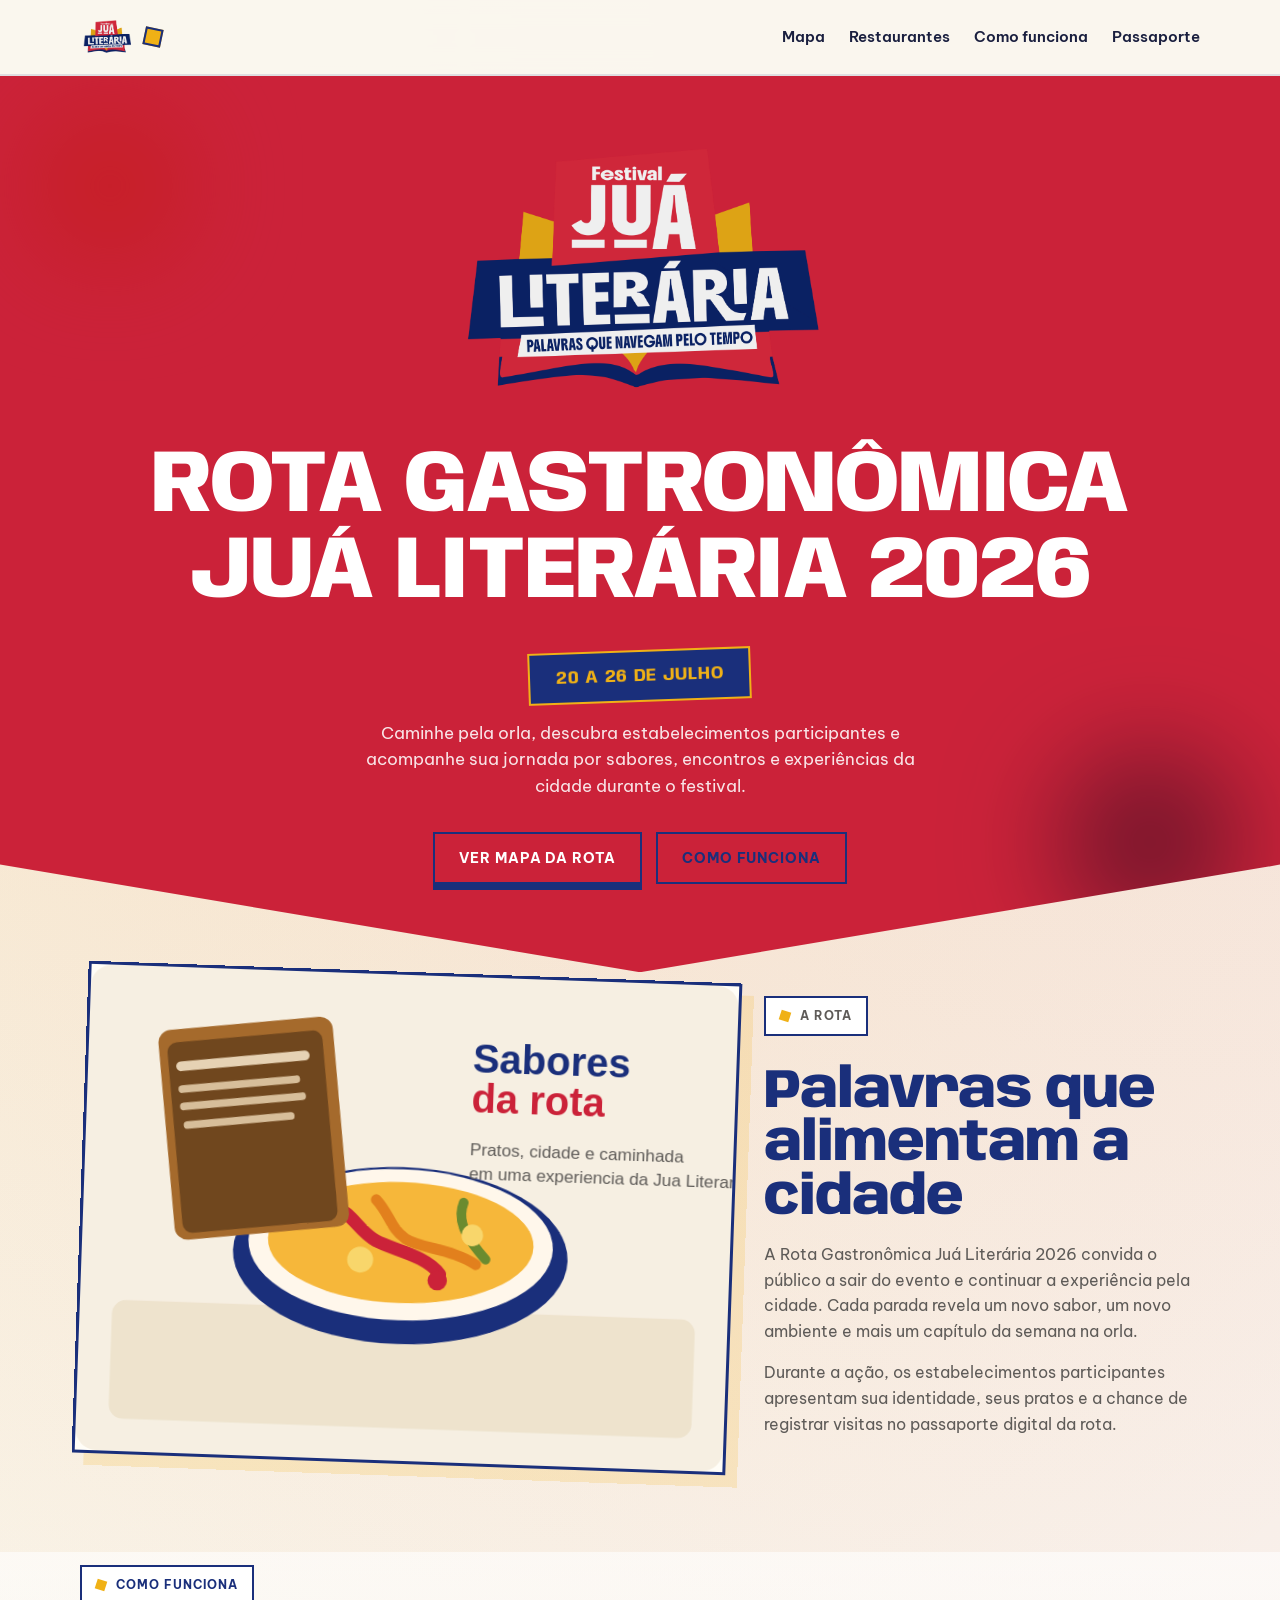
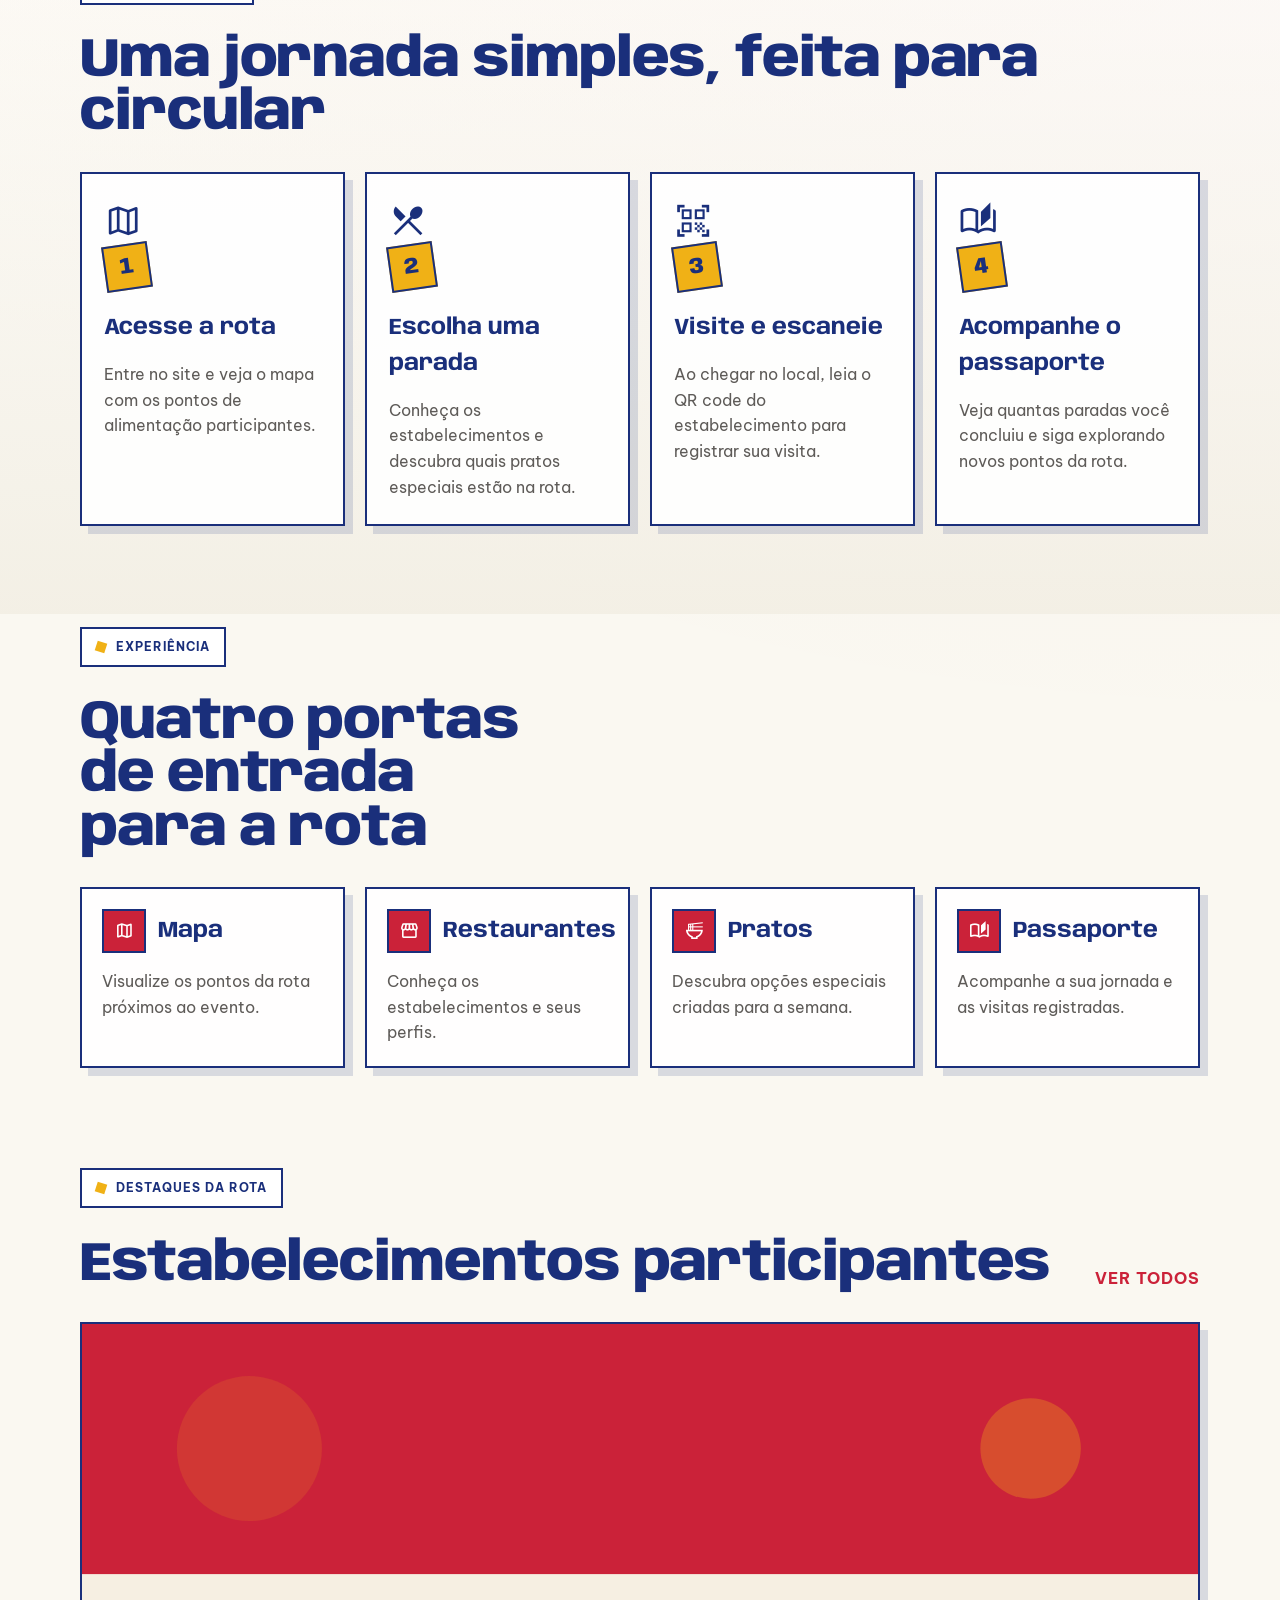
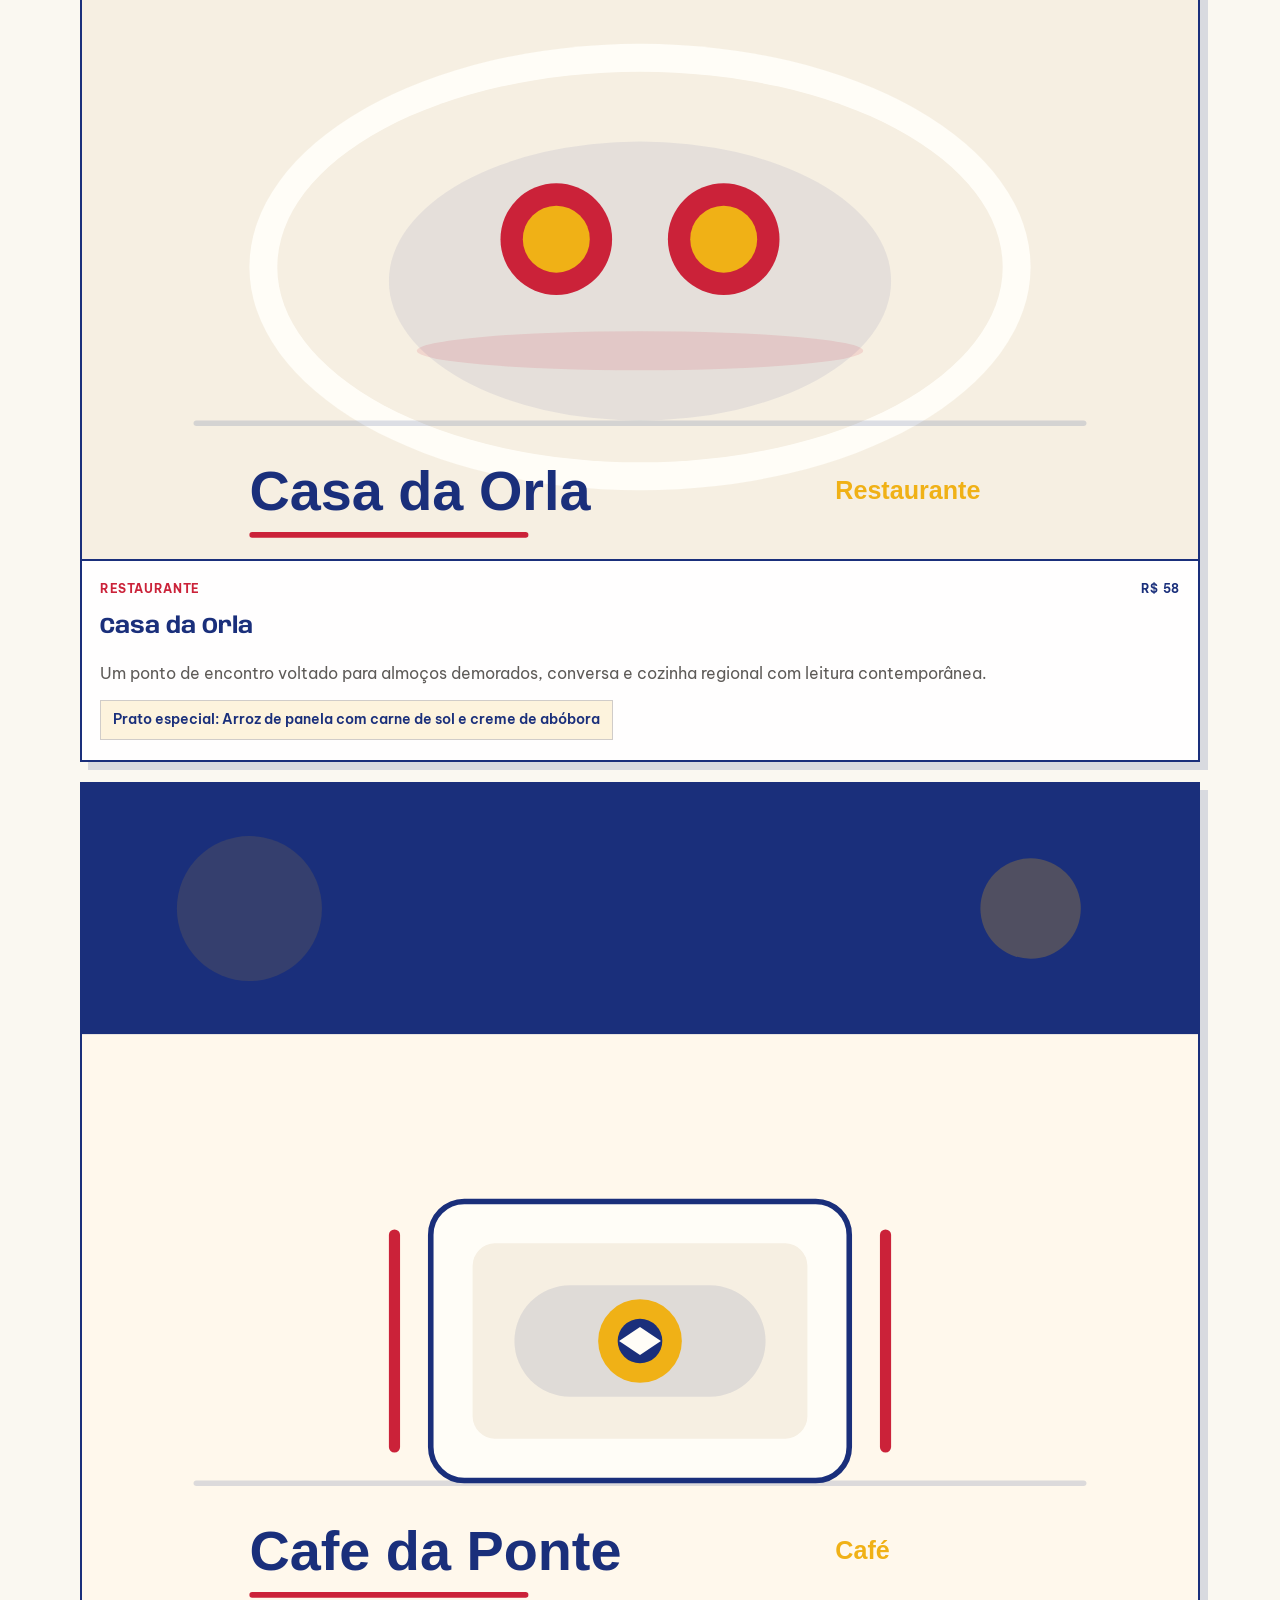
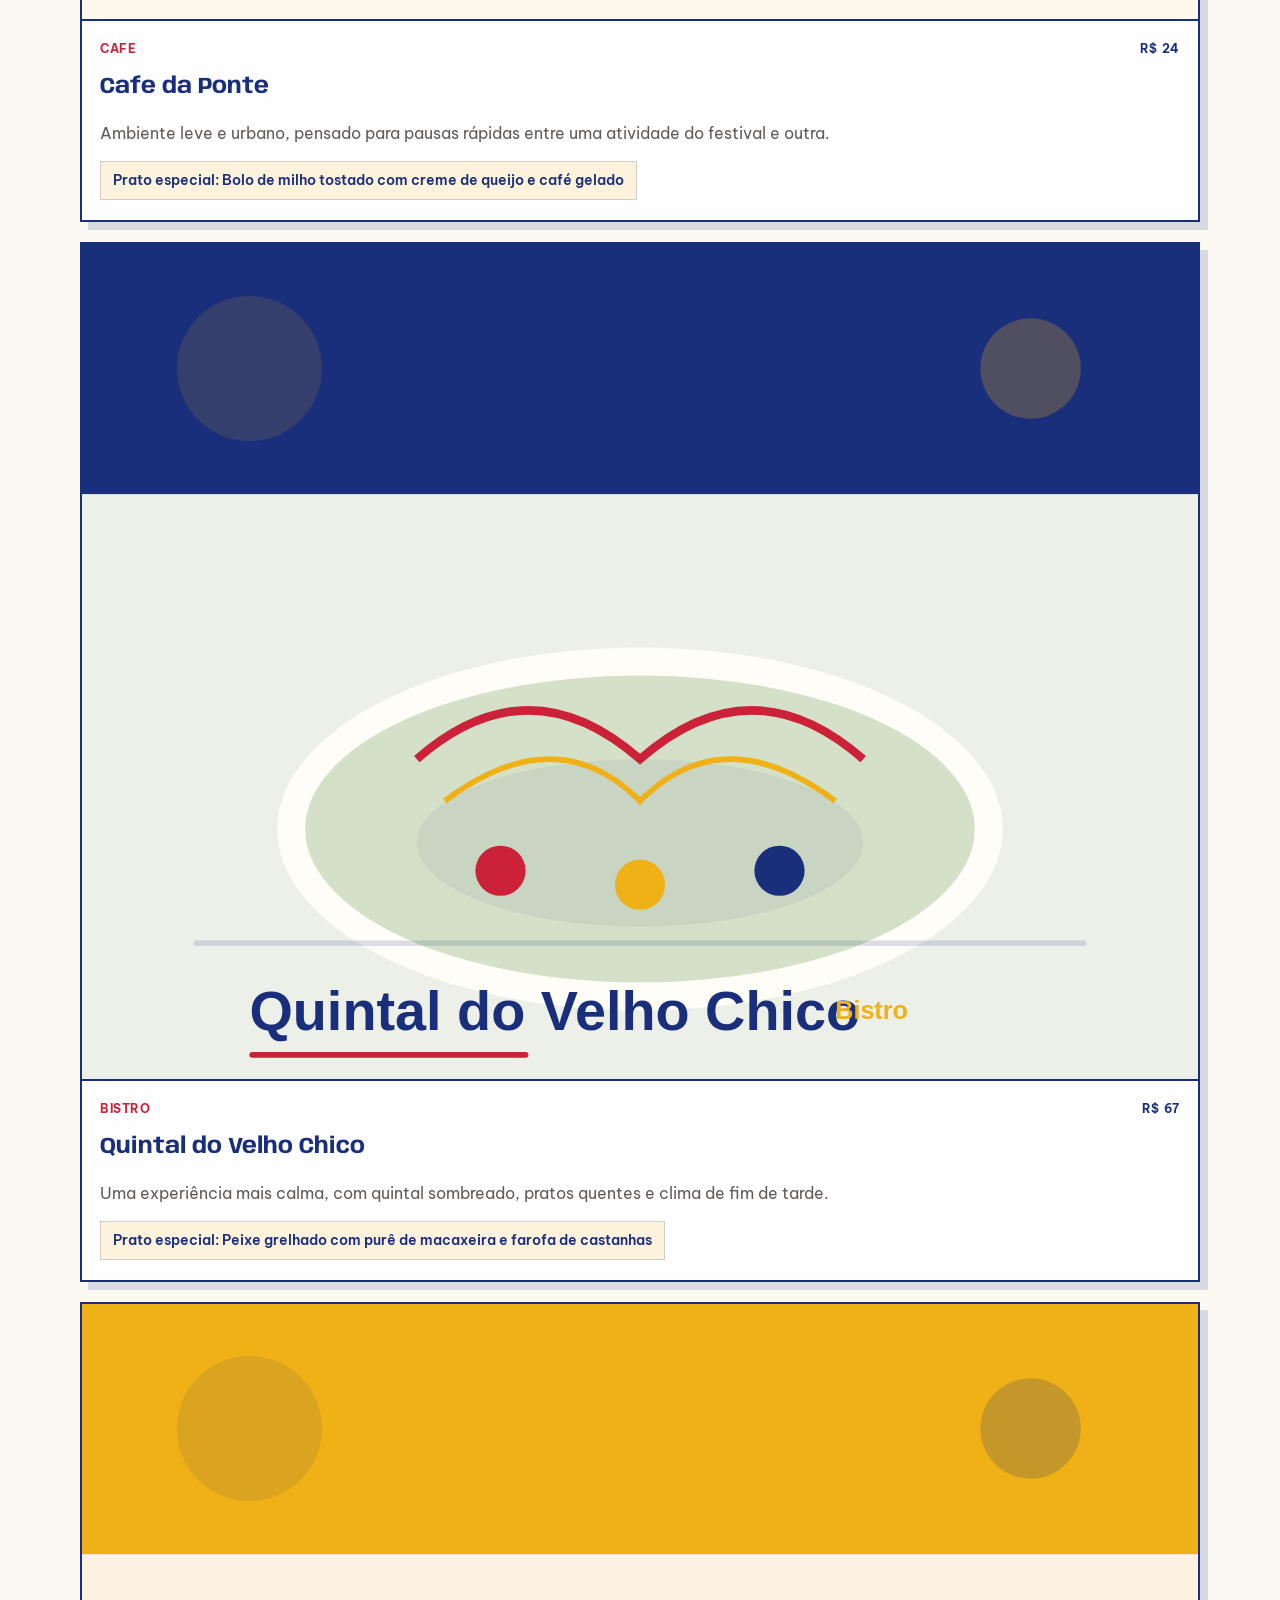
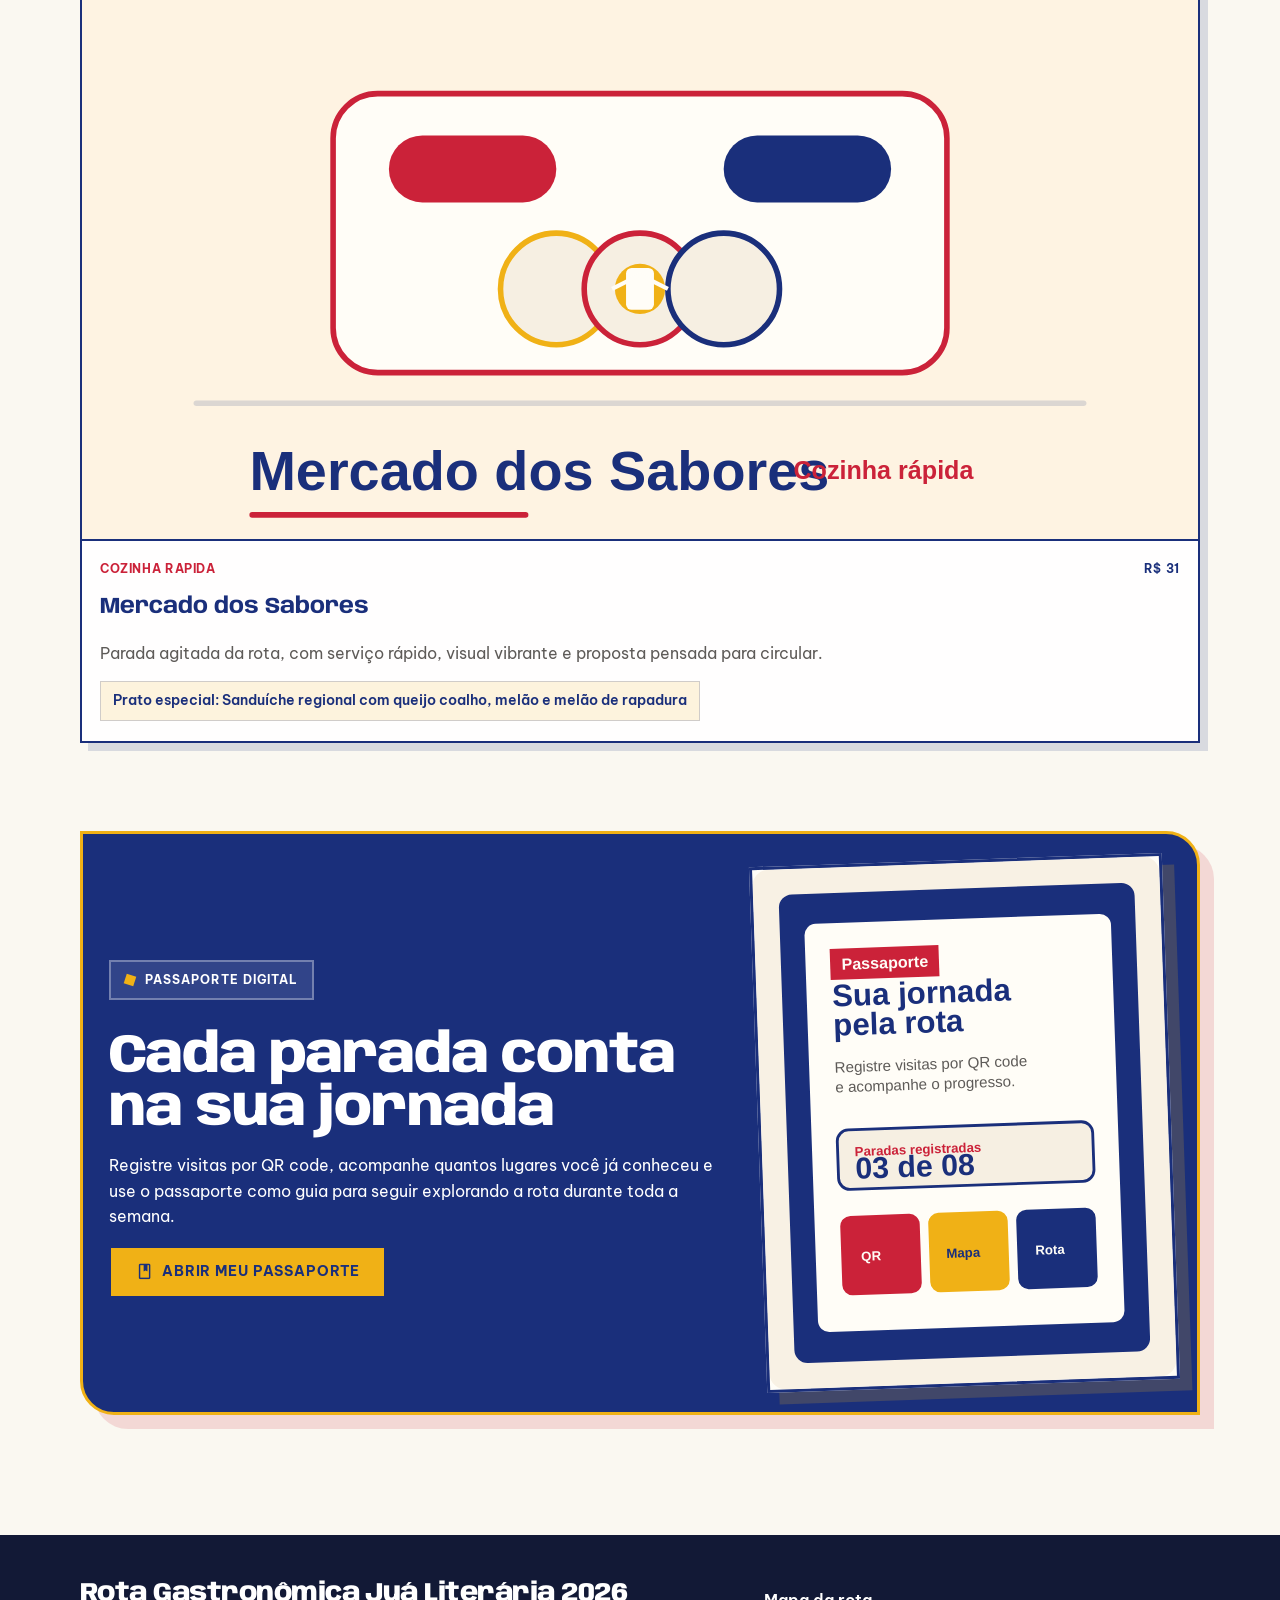
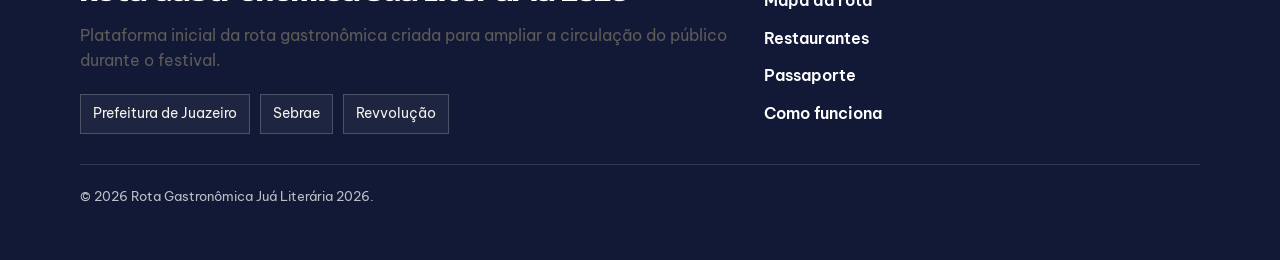
==== rota-gastronomica-jua-literaria-2026/index.html @ 9d683c54 "Add files via upload" ====
<!DOCTYPE html>
<html lang="pt-BR">
<head>
  <meta charset="UTF-8">
  <meta name="viewport" content="width=device-width, initial-scale=1.0">
  <title>Rota Gastronômica Juá Literária 2026</title>
  <meta name="description" content="Explore a Rota Gastronômica Juá Literária 2026 e descubra estabelecimentos, pratos especiais e o passaporte digital da ação.">
  <link rel="preconnect" href="https://fonts.googleapis.com">
  <link rel="preconnect" href="https://fonts.gstatic.com" crossorigin>
  <link href="https://fonts.googleapis.com/css2?family=Anybody:wght@600;700;800&family=Be+Vietnam+Pro:wght@400;500;600;700&display=swap" rel="stylesheet">
  <link href="https://fonts.googleapis.com/css2?family=Material+Symbols+Outlined:wght,FILL@100..700,0..1&display=swap" rel="stylesheet">
  <link rel="stylesheet" href="styles.css">
</head>
<body data-page="home">
  <header class="site-header">
    <div class="container header-shell">
      <a class="wordmark" href="index.html" aria-label="Página inicial da rota"><img src="assets/logo-jua-literaria.png" alt="Rota Gastronômica Juá Literária 2026"></a>
      <nav class="desktop-nav" aria-label="Principal">
        <a href="mapa.html">Mapa</a>
        <a href="restaurantes.html">Restaurantes</a>
        <a href="#como-funciona">Como funciona</a>
        <a href="passaporte.html">Passaporte</a>
      </nav>
    </div>
  </header>

  <main>
    <section class="hero custom-shape-hero">
      <div class="hero-blur-1" aria-hidden="true"></div>
      <div class="hero-blur-2" aria-hidden="true"></div>
      <div class="container">
        <img class="hero-logo" src="assets/logo-jua-literaria.png" alt="Logo Rota Gastronômica Juá Literária 2026">
        <h1>Rota Gastronômica<br>Juá Literária 2026</h1>
        <p class="period-badge">20 a 26 de julho</p>
        <p class="hero-text">
          Caminhe pela orla, descubra estabelecimentos participantes e acompanhe sua jornada por sabores,
          encontros e experiências da cidade durante o festival.
        </p>
        <div class="hero-actions">
          <a class="button button-primary" href="mapa.html">Ver mapa da rota</a>
          <a class="button button-secondary" href="#como-funciona">Como funciona</a>
        </div>
      </div>
    </section>

    <section class="intro-section section-spacing">
      <div class="container intro-grid">
        <div class="intro-media frame-tilt">
          <img src="assets/capa-sabores.svg" alt="Ilustração editorial de pratos e elementos da rota gastronômica">
        </div>
        <div class="intro-copy">
          <p class="section-label">A rota</p>
          <h2>Palavras que alimentam a cidade</h2>
          <p>
            A Rota Gastronômica Juá Literária 2026 convida o público a sair do evento e continuar a experiência
            pela cidade. Cada parada revela um novo sabor, um novo ambiente e mais um capítulo da semana na orla.
          </p>
          <p>
            Durante a ação, os estabelecimentos participantes apresentam sua identidade, seus pratos e a chance de
            registrar visitas no passaporte digital da rota.
          </p>
        </div>
      </div>
    </section>

    <section class="steps-section section-spacing" id="como-funciona">
      <div class="container">
        <div class="section-heading">
          <p class="section-label">Como funciona</p>
          <h2>Uma jornada simples, feita para circular</h2>
        </div>

        <div class="steps-grid">
          <article class="step-card">
            <span class="material-symbols-outlined step-icon">map</span>
            <span class="step-number">1</span>
            <h3>Acesse a rota</h3>
            <p>Entre no site e veja o mapa com os pontos de alimentação participantes.</p>
          </article>
          <article class="step-card">
            <span class="material-symbols-outlined step-icon">restaurant_menu</span>
            <span class="step-number">2</span>
            <h3>Escolha uma parada</h3>
            <p>Conheça os estabelecimentos e descubra quais pratos especiais estão na rota.</p>
          </article>
          <article class="step-card">
            <span class="material-symbols-outlined step-icon">qr_code_scanner</span>
            <span class="step-number">3</span>
            <h3>Visite e escaneie</h3>
            <p>Ao chegar no local, leia o QR code do estabelecimento para registrar sua visita.</p>
          </article>
          <article class="step-card">
            <span class="material-symbols-outlined step-icon">auto_stories</span>
            <span class="step-number">4</span>
            <h3>Acompanhe o passaporte</h3>
            <p>Veja quantas paradas você concluiu e siga explorando novos pontos da rota.</p>
          </article>
        </div>
      </div>
    </section>

    <section class="pillars-section section-spacing">
      <div class="container">
        <div class="section-heading compact-heading">
          <p class="section-label">Experiência</p>
          <h2>Quatro portas de entrada para a rota</h2>
        </div>

        <div class="pillars-grid">
          <a class="pillar-card" href="mapa.html">
            <div class="pillar-head">
              <span class="material-symbols-outlined pillar-icon">map</span>
              <strong>Mapa</strong>
            </div>
            <p>Visualize os pontos da rota próximos ao evento.</p>
          </a>
          <a class="pillar-card" href="restaurantes.html">
            <div class="pillar-head">
              <span class="material-symbols-outlined pillar-icon">storefront</span>
              <strong>Restaurantes</strong>
            </div>
            <p>Conheça os estabelecimentos e seus perfis.</p>
          </a>
          <a class="pillar-card" href="restaurantes.html#pratos">
            <div class="pillar-head">
              <span class="material-symbols-outlined pillar-icon">ramen_dining</span>
              <strong>Pratos</strong>
            </div>
            <p>Descubra opções especiais criadas para a semana.</p>
          </a>
          <a class="pillar-card" href="passaporte.html">
            <div class="pillar-head">
              <span class="material-symbols-outlined pillar-icon">auto_stories</span>
              <strong>Passaporte</strong>
            </div>
            <p>Acompanhe a sua jornada e as visitas registradas.</p>
          </a>
        </div>
      </div>
    </section>

    <section class="highlights-section section-spacing">
      <div class="container">
        <div class="section-heading row-heading">
          <div>
            <p class="section-label">Destaques da rota</p>
            <h2>Estabelecimentos participantes</h2>
          </div>
          <a class="inline-link" href="restaurantes.html">Ver todos</a>
        </div>

        <div class="cards-carousel" id="featured-restaurants" aria-live="polite"></div>
      </div>
    </section>

    <section class="passport-section section-spacing">
      <div class="container passport-shell">
        <div class="passport-copy">
          <p class="section-label contrast-label">Passaporte digital</p>
          <h2>Cada parada conta na sua jornada</h2>
          <p>
            Registre visitas por QR code, acompanhe quantos lugares você já conheceu e use o passaporte como guia
            para seguir explorando a rota durante toda a semana.
          </p>
          <a class="button button-primary alt-primary" href="passaporte.html">
            <span class="material-symbols-outlined button-icon">book</span>
            Abrir meu passaporte
          </a>
        </div>

        <div class="passport-media frame-tilt reverse-tilt">
          <img src="assets/passaporte-placeholder.svg" alt="Ilustração do passaporte digital da rota gastronômica">
        </div>
      </div>
    </section>
  </main>

  <footer class="site-footer">
    <div class="container footer-grid">
      <div>
        <h2>Rota Gastronômica Juá Literária 2026</h2>
        <p>
          Plataforma inicial da rota gastronômica criada para ampliar a circulação do público durante o festival.
        </p>
        <div class="footer-tags" aria-label="Instituições">
          <span>Prefeitura de Juazeiro</span>
          <span>Sebrae</span>
          <span>Revvolução</span>
        </div>
      </div>

      <div class="footer-links">
        <a href="mapa.html">Mapa da rota</a>
        <a href="restaurantes.html">Restaurantes</a>
        <a href="passaporte.html">Passaporte</a>
        <a href="#como-funciona">Como funciona</a>
      </div>
    </div>

    <div class="container footer-meta">
      <small>© <span id="current-year"></span> Rota Gastronômica Juá Literária 2026.</small>
    </div>
  </footer>

  <nav class="mobile-nav" aria-label="Navegação inferior">
    <a class="is-active" href="index.html">
      <span class="material-symbols-outlined nav-icon">home</span>
      Início
    </a>
    <a href="mapa.html">
      <span class="material-symbols-outlined nav-icon">map</span>
      Mapa
    </a>
    <a href="passaporte.html">
      <span class="material-symbols-outlined nav-icon">auto_stories</span>
      Passaporte
    </a>
  </nav>

  <script src="app.js" defer></script>
</body>
</html> 
---- rota-gastronomica-jua-literaria-2026/styles.css ----
:root {
  --color-background: #faf8f1;
  --color-paper: #fffdf7;
  --color-surface: #f2eee3;
  --color-ink: #1a1f3f;
  --color-text-soft: #5e5b58;
  --color-primary: #cb2239;
  --color-primary-deep: #a8162f;
  --color-secondary: #1a2f7b;
  --color-secondary-soft: #30469b;
  --color-accent: #f0b116;
  --color-border: #1a2f7b;
  --shadow-hard: 8px 8px 0 rgba(26, 47, 123, 0.15);
  --shadow-card: 12px 12px 0 rgba(240, 177, 22, 0.18);
  --radius-sm: 12px;
  --radius-md: 20px;
  --radius-lg: 32px;
  --container: min(1120px, calc(100% - 40px));
}

* {
  box-sizing: border-box;
}

html {
  scroll-behavior: smooth;
}

body {
  margin: 0;
  color: var(--color-ink);
  background:
    radial-gradient(circle at top left, rgba(240, 177, 22, 0.18), transparent 24%),
    radial-gradient(circle at top right, rgba(203, 34, 57, 0.12), transparent 28%),
    var(--color-background);
  font-family: "Be Vietnam Pro", sans-serif;
  line-height: 1.6;
}

img {
  display: block;
  max-width: 100%;
}

a {
  color: inherit;
  text-decoration: none;
}

button,
a {
  -webkit-tap-highlight-color: transparent;
}

.container {
  width: var(--container);
  margin: 0 auto;
}

.section-spacing {
  padding: 0 0 88px;
}

.site-header {
  position: sticky;
  top: 0;
  z-index: 20;
  backdrop-filter: blur(12px);
  background: rgba(250, 248, 241, 0.94);
  border-bottom: 2px solid rgba(26, 47, 123, 0.12);
}

.header-shell {
  display: flex;
  align-items: center;
  justify-content: space-between;
  min-height: 74px;
  gap: 24px;
}

.wordmark {
  position: relative;
  display: inline-flex;
  align-items: center;
  font-family: "Anybody", cursive;
  font-size: 1.25rem;
  font-weight: 800;
  text-transform: uppercase;
  letter-spacing: 0.03em;
  color: var(--color-primary);
}

.wordmark img {
  height: 40px;
  width: auto;
  display: block;
}

.wordmark::after {
  content: "";
  width: 14px;
  height: 14px;
  margin-left: 10px;
  background: var(--color-accent);
  transform: rotate(12deg);
  border: 2px solid var(--color-secondary);
}

.desktop-nav {
  display: none;
  gap: 24px;
  font-size: 0.95rem;
  font-weight: 600;
}

.desktop-nav a {
  position: relative;
}

.desktop-nav a::after {
  content: "";
  position: absolute;
  left: 0;
  bottom: -8px;
  width: 100%;
  height: 3px;
  background: var(--color-accent);
  transform: scaleX(0);
  transform-origin: left;
  transition: transform 180ms ease;
}

.desktop-nav a:hover::after,
.desktop-nav a:focus-visible::after {
  transform: scaleX(1);
}

.custom-shape-hero {
  clip-path: polygon(0 0, 100% 0, 100% 88%, 50% 100%, 0 88%);
}

.hero {
  position: relative;
  overflow: hidden;
  padding: 48px 0 88px;
  background: var(--color-primary);
  text-align: center;
  color: #fff;
}

.hero-blur-1,
.hero-blur-2 {
  position: absolute;
  border-radius: 50%;
  pointer-events: none;
  mix-blend-mode: multiply;
  opacity: 0.5;
  filter: blur(56px);
}

.hero-blur-1 {
  top: 40px;
  left: 40px;
  width: 140px;
  height: 140px;
  background: var(--color-accent);
}

.hero-blur-2 {
  bottom: 40px;
  right: 40px;
  width: 180px;
  height: 180px;
  background: var(--color-secondary);
}

.eyebrow,
.section-label,
.contrast-label {
  display: inline-flex;
  align-items: center;
  gap: 10px;
  padding: 8px 14px;
  border: 2px solid var(--color-secondary);
  font-size: 0.78rem;
  font-weight: 700;
  letter-spacing: 0.08em;
  text-transform: uppercase;
  background: #fff;
  color: var(--color-secondary);
}

.eyebrow::before,
.section-label::before,
.contrast-label::before {
  content: "";
  width: 10px;
  height: 10px;
  background: var(--color-accent);
  transform: rotate(18deg);
}

.hero-logo {
  display: block;
  width: min(400px, 80vw);
  margin: 0 auto 24px;
}

.hero h1,
.intro-copy h2,
.section-heading h2,
.passport-copy h2,
.placeholder-shell h1,
.placeholder-shell h2,
.footer-grid h2 {
  margin: 0;
  font-family: "Anybody", cursive;
  font-weight: 800;
  line-height: 0.98;
  letter-spacing: -0.02em;
}

.hero h1 {
  font-size: clamp(2.9rem, 10vw, 5.5rem);
  color: #fff;
  text-transform: uppercase;
  margin: 0 auto 16px;
}

.hero-text,
.intro-copy p,
.step-card p,
.pillar-card p,
.passport-copy p,
.footer-grid p,
.placeholder-shell p,
.placeholder-card p,
.restaurant-card p {
  color: var(--color-text-soft);
}

.hero-text {
  max-width: 600px;
  margin: 0 auto;
  font-size: 1.05rem;
  color: rgba(255, 255, 255, 0.88);
}

.hero-actions {
  display: flex;
  flex-wrap: wrap;
  justify-content: center;
  gap: 14px;
  margin-top: 32px;
}

.button {
  display: inline-flex;
  align-items: center;
  justify-content: center;
  min-height: 52px;
  padding: 0 24px;
  border: 2px solid var(--color-secondary);
  font-size: 0.9rem;
  font-weight: 700;
  letter-spacing: 0.06em;
  text-transform: uppercase;
  transition: transform 160ms ease, background 160ms ease, color 160ms ease;
}

.button:hover,
.button:focus-visible {
  transform: translate(-2px, -2px);
}

.button-primary {
  color: #fff;
  background: var(--color-primary);
  box-shadow: 0 6px 0 var(--color-secondary);
}

.button-secondary {
  color: var(--color-secondary);
  background: transparent;
}

.alt-primary {
  background: var(--color-accent);
  color: var(--color-secondary);
}

.period-badge {
  display: inline-flex;
  padding: 10px 26px;
  background: var(--color-secondary);
  border: 2px solid var(--color-accent);
  transform: rotate(-2deg);
  font-family: "Anybody", cursive;
  font-size: 1.1rem;
  font-weight: 700;
  color: var(--color-accent);
  text-transform: uppercase;
  letter-spacing: 0.04em;
}

.step-icon {
  display: block;
  font-size: 2.4rem;
  color: var(--color-secondary);
  margin-bottom: 4px;
}

.pillar-head {
  display: flex;
  align-items: center;
  gap: 12px;
  margin-bottom: 14px;
}

.pillar-icon {
  display: inline-flex;
  align-items: center;
  justify-content: center;
  width: 44px;
  height: 44px;
  flex-shrink: 0;
  background: var(--color-primary);
  color: #fff;
  border: 2px solid var(--color-secondary);
  font-size: 1.3rem;
}

.pillar-card strong {
  line-height: 1.2;
}

.button-icon {
  font-size: 1.2rem;
  margin-right: 8px;
  line-height: 0;
}

.nav-icon {
  display: block;
  font-size: 1.4rem;
  line-height: 1;
}

.step-card,
.pillar-card,
.restaurant-card,
.placeholder-card {
  background: rgba(255, 255, 255, 0.92);
  border: 2px solid var(--color-secondary);
  box-shadow: var(--shadow-hard);
}

.intro-copy h2,
.section-heading h2,
.passport-copy h2,
.placeholder-shell h1,
.placeholder-shell h2 {
  font-size: clamp(2rem, 6vw, 3.4rem);
  color: var(--color-secondary);
}

.intro-grid,
.passport-shell,
.footer-grid {
  display: grid;
  gap: 30px;
}

.intro-media,
.passport-media {
  overflow: hidden;
  background: var(--color-paper);
  border: 3px solid var(--color-secondary);
  box-shadow: var(--shadow-card);
}

.frame-tilt {
  transform: rotate(2deg);
}

.reverse-tilt {
  transform: rotate(-2deg);
}

.intro-media img,
.passport-media img {
  width: 100%;
  height: 100%;
  object-fit: cover;
}

.intro-copy {
  align-self: center;
}

.intro-copy h2,
.section-heading h2,
.passport-copy h2 {
  margin-top: 18px;
}

.section-heading {
  margin-bottom: 30px;
}

.row-heading {
  display: flex;
  align-items: end;
  justify-content: space-between;
  gap: 18px;
}

.compact-heading h2 {
  max-width: 14ch;
}

.steps-section {
  background: linear-gradient(180deg, rgba(255, 255, 255, 0.6), rgba(242, 238, 227, 0.85));
}

.steps-grid,
.pillars-grid,
.cards-grid,
.placeholder-grid,
.placeholder-stat-grid {
  display: grid;
  gap: 20px;
}

.step-card {
  position: relative;
  padding: 28px 22px 24px;
}

.step-number {
  display: inline-flex;
  align-items: center;
  justify-content: center;
  width: 46px;
  height: 46px;
  margin-bottom: 20px;
  background: var(--color-accent);
  color: var(--color-secondary);
  border: 2px solid var(--color-secondary);
  font-family: "Anybody", cursive;
  font-size: 1.4rem;
  font-weight: 800;
  transform: rotate(-8deg);
}

.step-card h3,
.pillar-card strong,
.restaurant-card h3,
.placeholder-card h3 {
  margin: 0;
  font-family: "Anybody", cursive;
  font-size: 1.4rem;
  color: var(--color-secondary);
}

.step-card p,
.pillar-card p,
.restaurant-card p,
.placeholder-card p,
.footer-grid p,
.footer-links a,
.placeholder-shell p {
  margin-bottom: 0;
}

.pillars-grid {
  grid-template-columns: repeat(2, minmax(0, 1fr));
}

@media (max-width: 420px) {
  .pillars-grid {
    grid-template-columns: 1fr;
  }
  .pillar-card {
    min-height: auto;
    padding: 18px;
  }
}

.pillar-card {
  min-height: 170px;
  padding: 20px;
  transition: transform 160ms ease, background 160ms ease, color 160ms ease;
}

.pillar-card:hover,
.pillar-card:focus-visible {
  transform: translateY(-4px);
  background: var(--color-secondary);
  color: #fff;
}

.pillar-card:hover strong,
.pillar-card:focus-visible strong,
.pillar-card:hover p,
.pillar-card:focus-visible p {
  color: inherit;
}



.inline-link {
  color: var(--color-primary);
  font-weight: 700;
  text-transform: uppercase;
  letter-spacing: 0.06em;
}

.cards-grid {
  grid-template-columns: repeat(auto-fit, minmax(250px, 1fr));
}

.restaurant-card {
  overflow: hidden;
}

.restaurant-card img {
  width: 100%;
  aspect-ratio: 4 / 3;
  object-fit: cover;
  border-bottom: 2px solid var(--color-secondary);
}

.card-body {
  padding: 18px 18px 20px;
}

.card-meta {
  display: flex;
  align-items: center;
  justify-content: space-between;
  gap: 12px;
  margin-bottom: 10px;
  font-size: 0.78rem;
  font-weight: 700;
  letter-spacing: 0.05em;
  text-transform: uppercase;
  color: var(--color-primary);
}

.card-price {
  color: var(--color-secondary);
}

.card-dish {
  display: inline-flex;
  margin-top: 14px;
  padding: 8px 12px;
  background: rgba(240, 177, 22, 0.14);
  border: 1px solid rgba(26, 47, 123, 0.2);
  font-size: 0.85rem;
  font-weight: 600;
  color: var(--color-secondary);
}

.passport-section {
  padding-bottom: 120px;
}

.passport-shell {
  padding: 26px;
  background: var(--color-secondary);
  color: #fff;
  border: 3px solid var(--color-accent);
  border-radius: 0 34px;
  box-shadow: 14px 14px 0 rgba(203, 34, 57, 0.15);
}

.passport-shell .contrast-label {
  background: rgba(255, 255, 255, 0.1);
  color: #fff;
  border-color: rgba(255, 255, 255, 0.32);
}

.passport-shell .contrast-label::before {
  background: var(--color-accent);
}

.passport-copy h2,
.passport-copy p {
  color: #fff;
}

.site-footer {
  padding: 46px 0 96px;
  background: #121936;
  color: #f5f2ea;
}

.footer-grid h2 {
  font-size: 1.65rem;
  color: #fff;
}

.footer-tags {
  display: flex;
  flex-wrap: wrap;
  gap: 10px;
  margin-top: 20px;
}

.footer-tags span {
  padding: 8px 12px;
  border: 1px solid rgba(255, 255, 255, 0.2);
  background: rgba(255, 255, 255, 0.05);
  font-size: 0.85rem;
}

.footer-links {
  display: grid;
  gap: 12px;
}

.footer-links a {
  color: #fff;
  font-weight: 600;
}

.footer-meta {
  margin-top: 30px;
  padding-top: 18px;
  border-top: 1px solid rgba(255, 255, 255, 0.14);
  color: rgba(255, 255, 255, 0.72);
}

.cards-carousel {
  display: grid;
  gap: 20px;
}

@media (max-width: 620px) {
  .cards-carousel {
    display: flex;
    gap: 16px;
    overflow-x: auto;
    scroll-snap-type: x mandatory;
    -webkit-overflow-scrolling: touch;
    padding-bottom: 8px;
    margin: 0 calc(-1 * (100vw - var(--container)) / 2);
    padding-left: calc((100vw - var(--container)) / 2);
    padding-right: calc((100vw - var(--container)) / 2);
    scrollbar-width: none;
  }
  .cards-carousel::-webkit-scrollbar {
    display: none;
  }
  .cards-carousel > * {
    flex: 0 0 280px;
    scroll-snap-align: start;
  }
  .cards-carousel > a {
    flex: 0 0 280px;
    scroll-snap-align: start;
  }
}

.mobile-nav {
  position: fixed;
  right: 0;
  bottom: 0;
  left: 0;
  z-index: 30;
  display: grid;
  grid-template-columns: repeat(3, minmax(0, 1fr));
  background: rgba(250, 248, 241, 0.98);
  border-top: 2px solid rgba(26, 47, 123, 0.15);
}

.mobile-nav a {
  display: flex;
  flex-direction: column;
  align-items: center;
  justify-content: center;
  min-height: 64px;
  padding: 4px 6px;
  gap: 2px;
  font-size: 0.7rem;
  font-weight: 700;
  letter-spacing: 0.02em;
  text-transform: uppercase;
}

.mobile-nav .is-active {
  color: var(--color-primary);
}

.mobile-nav .is-active .nav-icon {
  font-variation-settings: 'FILL' 1;
}

.placeholder-page main {
  padding: 34px 0 120px;
}

.placeholder-shell {
  display: grid;
  gap: 26px;
}

.placeholder-banner {
  padding: 24px;
  background: linear-gradient(135deg, var(--color-paper), #f3ecdc);
  border: 2px solid var(--color-secondary);
  box-shadow: var(--shadow-hard);
}

.placeholder-banner h1 {
  margin-top: 18px;
  font-size: clamp(2.4rem, 7vw, 4.8rem);
  color: var(--color-primary);
  text-transform: uppercase;
}

.placeholder-grid {
  grid-template-columns: repeat(auto-fit, minmax(240px, 1fr));
}

.placeholder-card {
  padding: 22px;
}

.placeholder-stat-grid {
  grid-template-columns: repeat(auto-fit, minmax(160px, 1fr));
}

.placeholder-stat {
  padding: 18px;
  background: rgba(255, 255, 255, 0.92);
  border: 2px solid var(--color-secondary);
}

.placeholder-stat strong {
  display: block;
  font-family: "Anybody", cursive;
  font-size: 2rem;
  color: var(--color-primary);
}

.placeholder-note {
  padding: 20px;
  background: rgba(26, 47, 123, 0.06);
  border-left: 4px solid var(--color-primary);
}

/* === PASSPORT PAGE === */
.passport-page main {
  padding: 34px 0 120px;
}

.passport-profile {
  position: relative;
  padding: 28px 24px;
  background: rgba(255, 255, 255, 0.94);
  border: 2px solid var(--color-secondary);
  box-shadow: var(--shadow-hard);
  display: flex;
  flex-direction: column;
  align-items: center;
  gap: 14px;
  text-align: center;
  margin-bottom: 32px;
  overflow: hidden;
}

.passport-profile-bg {
  position: absolute;
  right: -20px;
  top: -20px;
  opacity: 0.06;
  pointer-events: none;
  color: var(--color-secondary);
}

.passport-profile-bg .material-symbols-outlined {
  font-size: 8rem;
  font-variation-settings: 'FILL' 1;
}

.passport-profile-logo {
  width: min(120px, 50vw);
  height: auto;
  position: relative;
  z-index: 1;
}

.passport-profile-content {
  position: relative;
  z-index: 1;
  width: 100%;
}

.passport-profile-name {
  font-family: "Anybody", cursive;
  font-size: clamp(1.2rem, 4vw, 1.6rem);
  font-weight: 800;
  color: var(--color-secondary);
  text-transform: uppercase;
  margin: 0 0 8px;
}

.passport-profile-badge {
  display: inline-block;
  padding: 6px 16px;
  background: var(--color-secondary);
  color: #fff;
  border: 2px solid var(--color-secondary);
  font-size: 0.72rem;
  font-weight: 700;
  text-transform: uppercase;
  letter-spacing: 0.05em;
}

.passport-profile-progress {
  margin-top: 18px;
}

.passport-profile-progress .progress-header {
  display: flex;
  justify-content: space-between;
  align-items: baseline;
  margin-bottom: 10px;
  font-size: 0.88rem;
  color: var(--color-ink);
  font-weight: 600;
}

.progress-count {
  font-family: "Anybody", cursive;
  font-size: 1.4rem;
  font-weight: 800;
  color: var(--color-primary);
}

.progress-count .progress-total {
  font-size: 0.9rem;
  font-weight: 400;
  color: var(--color-text-soft);
  font-family: "Be Vietnam Pro", sans-serif;
}

.progress-track {
  width: 100%;
  height: 12px;
  background: var(--color-surface);
  border: 1px solid var(--color-secondary);
  border-radius: 999px;
  overflow: hidden;
}

.progress-fill {
  height: 100%;
  background: var(--color-primary);
  border-radius: 999px;
  transition: width 0.6s ease;
}

.stamps-grid {
  display: grid;
  grid-template-columns: repeat(2, minmax(0, 1fr));
  gap: 16px;
  margin-bottom: 28px;
}

.stamp-card {
  position: relative;
  padding: 18px 12px 14px;
  background: rgba(255, 255, 255, 0.92);
  border: 2px solid var(--color-secondary);
  display: flex;
  flex-direction: column;
  align-items: center;
  text-align: center;
  gap: 6px;
  transition: transform 120ms ease;
}

.stamp-card:active {
  transform: scale(0.97);
}

.stamp-card.locked {
  opacity: 0.55;
  border-style: dashed;
  background: var(--color-surface);
}

.stamp-badge {
  position: absolute;
  top: -10px;
  right: -10px;
  width: 28px;
  height: 28px;
  border-radius: 50%;
  background: var(--color-accent);
  color: var(--color-secondary);
  border: 2px solid var(--color-secondary);
  display: flex;
  align-items: center;
  justify-content: center;
  font-size: 0.9rem;
  box-shadow: 2px 2px 0 rgba(26, 47, 123, 0.12);
  z-index: 2;
}

.stamp-icon-wrap {
  width: 64px;
  height: 64px;
  border-radius: 50%;
  border: 2px dashed var(--color-primary);
  display: flex;
  align-items: center;
  justify-content: center;
  font-size: 1.6rem;
  color: #fff;
  transition: transform 200ms ease;
  flex-shrink: 0;
  background: transparent;
}

.stamp-card:hover .stamp-icon-wrap {
  transform: rotate(0deg) !important;
}

.stamp-card.collected .stamp-icon-wrap {
  border-style: dashed;
}

.stamp-icon-wrap.style-primary { background: var(--color-primary); }
.stamp-icon-wrap.style-secondary { background: var(--color-secondary); }
.stamp-icon-wrap.style-tertiary { background: var(--color-accent); color: var(--color-secondary); }

.stamp-card.locked .stamp-icon-wrap {
  border-color: var(--color-text-soft);
  color: var(--color-text-soft);
  background: transparent;
}

.stamp-name {
  font-family: "Anybody", cursive;
  font-size: 0.85rem;
  font-weight: 700;
  color: var(--color-ink);
  line-height: 1.15;
}

.stamp-meta {
  font-size: 0.62rem;
  color: var(--color-text-soft);
  font-weight: 600;
  text-transform: uppercase;
  letter-spacing: 0.04em;
}

.stamp-date {
  font-size: 0.68rem;
  color: var(--color-text-soft);
}

.stamp-card.locked .stamp-lock-icon {
  font-size: 1.4rem;
  color: var(--color-text-soft);
}

.passport-info {
  display: flex;
  align-items: center;
  gap: 14px;
  padding: 14px 16px;
  background: rgba(240, 177, 22, 0.08);
  border: 2px solid var(--color-secondary);
  margin-bottom: 24px;
}

.passport-info-icon {
  display: flex;
  align-items: center;
  justify-content: center;
  width: 40px;
  height: 40px;
  background: #fff;
  border: 2px solid var(--color-secondary);
  border-radius: 50%;
  flex-shrink: 0;
}

.passport-info-icon .material-symbols-outlined {
  color: var(--color-accent);
  font-variation-settings: 'FILL' 1;
}

.passport-info h3 {
  margin: 0;
  font-family: "Anybody", cursive;
  font-size: 0.9rem;
  color: var(--color-ink);
}

.passport-info p {
  margin: 2px 0 0;
  font-size: 0.8rem;
  color: var(--color-text-soft);
}

.qr-fab {
  position: fixed;
  bottom: 80px;
  right: 20px;
  z-index: 25;
  display: flex;
  align-items: center;
  gap: 8px;
  padding: 12px 18px;
  background: var(--color-primary);
  color: #fff;
  border: 2px solid var(--color-secondary);
  box-shadow: 0 4px 0 var(--color-secondary);
  font-family: "Anybody", cursive;
  font-size: 0.85rem;
  font-weight: 700;
  text-transform: uppercase;
  letter-spacing: 0.04em;
  cursor: pointer;
  transition: transform 120ms ease, box-shadow 120ms ease;
}

.qr-fab:active {
  transform: translateY(2px);
  box-shadow: 0 2px 0 var(--color-secondary);
}

@media (min-width: 620px) {
  .stamps-grid {
    grid-template-columns: repeat(3, minmax(0, 1fr));
  }

  .passport-profile {
    flex-direction: row;
    text-align: left;
    align-items: center;
    gap: 24px;
  }

  .passport-profile-bg {
    right: -10px;
    top: -30px;
  }

  .passport-profile-bg .material-symbols-outlined {
    font-size: 10rem;
  }
}

@media (min-width: 960px) {
  .stamps-grid {
    grid-template-columns: repeat(6, minmax(0, 1fr));
  }

  .passport-page main {
    padding-bottom: 52px;
  }

  .qr-fab {
    bottom: 32px;
  }
}

/* === SCAN PAGE === */
.scan-page main {
  padding: 34px 0 120px;
}

.scan-main {
  min-height: calc(100vh - 138px);
  display: flex;
  align-items: center;
  justify-content: center;
}

.scan-card {
  max-width: 440px;
  margin: 0 auto;
}

.scan-state {
  display: flex;
  flex-direction: column;
  align-items: center;
  text-align: center;
  padding: 20px 0;
}

.scan-icon-wrap {
  margin-bottom: 16px;
}

.scan-icon {
  font-size: 5rem;
  font-variation-settings: 'FILL' 1;
}

.scan-success .scan-icon { color: var(--color-primary); }
.scan-duplicate .scan-icon { color: var(--color-accent); }
.scan-error .scan-icon { color: var(--color-text-soft); }

.scan-title {
  font-family: "Anybody", cursive;
  font-size: clamp(1.4rem, 4vw, 1.8rem);
  font-weight: 800;
  color: var(--color-secondary);
  margin: 0 0 4px;
}

.scan-subtitle {
  color: var(--color-text-soft);
  font-size: 0.95rem;
  margin: 0 0 20px;
}

.scan-est-info {
  display: flex;
  align-items: center;
  gap: 12px;
  padding: 14px 18px;
  background: rgba(255, 255, 255, 0.92);
  border: 2px solid var(--color-secondary);
  margin-bottom: 16px;
  text-align: left;
  width: 100%;
}

.scan-est-icon {
  width: 48px;
  height: 48px;
  border-radius: 50%;
  display: flex;
  align-items: center;
  justify-content: center;
  font-size: 1.4rem;
  color: #fff;
  flex-shrink: 0;
  border: 2px solid var(--color-secondary);
}

.scan-est-icon.style-primary { background: var(--color-primary); }
.scan-est-icon.style-secondary { background: var(--color-secondary); }
.scan-est-icon.style-tertiary { background: var(--color-accent); color: var(--color-secondary); }

.scan-est-name {
  display: block;
  font-family: "Anybody", cursive;
  font-size: 1rem;
  color: var(--color-ink);
}

.scan-est-cat {
  display: block;
  font-size: 0.72rem;
  color: var(--color-text-soft);
  font-weight: 600;
  text-transform: uppercase;
  letter-spacing: 0.04em;
  margin-top: 2px;
}

.scan-count {
  display: flex;
  align-items: center;
  gap: 8px;
  padding: 10px 16px;
  background: rgba(240, 177, 22, 0.08);
  border: 1px solid rgba(26, 47, 123, 0.15);
  font-size: 0.9rem;
  margin-bottom: 24px;
}

.scan-date-info {
  font-size: 0.92rem;
  color: var(--color-text-soft);
  margin: 0 0 20px;
}

.scan-btn-row {
  display: flex;
  gap: 12px;
  justify-content: center;
  flex-wrap: wrap;
  width: 100%;
}

.scan-manual-input {
  display: flex;
  gap: 8px;
  width: 100%;
  margin-top: 12px;
}

.scan-manual-input input {
  flex: 1;
  padding: 12px 16px;
  border: 2px solid var(--color-secondary);
  font-family: "Be Vietnam Pro", sans-serif;
  font-size: 0.9rem;
  color: var(--color-ink);
  background: #fff;
}

.scan-manual-input input:focus {
  outline: none;
  border-color: var(--color-primary);
}

/* === ADMIN / QR PAGE === */
.admin-page main {
  padding: 34px 0 120px;
}

.admin-header {
  margin-bottom: 32px;
}

.admin-title {
  font-family: "Anybody", cursive;
  font-size: clamp(1.6rem, 4vw, 2.4rem);
  font-weight: 800;
  color: var(--color-secondary);
  margin: 0 0 8px;
  text-transform: uppercase;
}

.admin-desc {
  color: var(--color-text-soft);
  font-size: 0.95rem;
  margin: 0 0 12px;
}

.admin-note {
  font-size: 0.82rem;
  color: var(--color-text-soft);
  padding: 10px 14px;
  background: rgba(240, 177, 22, 0.06);
  border: 1px solid rgba(26, 47, 123, 0.12);
  margin-bottom: 20px;
}

.admin-actions {
  display: flex;
  gap: 12px;
  flex-wrap: wrap;
}

.qr-grid {
  display: grid;
  grid-template-columns: repeat(auto-fill, minmax(260px, 1fr));
  gap: 24px;
}

.qr-card {
  padding: 24px 20px 20px;
  background: rgba(255, 255, 255, 0.94);
  border: 2px solid var(--color-secondary);
  display: flex;
  flex-direction: column;
  align-items: center;
  text-align: center;
  gap: 8px;
}

.qr-logo {
  width: 80px;
  height: auto;
  margin-bottom: 4px;
}

.qr-name {
  font-family: "Anybody", cursive;
  font-size: 1.1rem;
  font-weight: 700;
  color: var(--color-secondary);
  margin: 0;
}

.qr-category {
  font-size: 0.7rem;
  font-weight: 700;
  text-transform: uppercase;
  letter-spacing: 0.04em;
  color: var(--color-text-soft);
}

.qr-instruction {
  font-size: 0.78rem;
  color: var(--color-text-soft);
  margin: 4px 0 8px;
}

.qr-canvas-wrap {
  display: flex;
  justify-content: center;
  margin: 8px 0;
  padding: 8px;
  background: #fff;
  border: 1px solid rgba(26, 47, 123, 0.1);
}

.qr-canvas-wrap canvas,
.qr-canvas-wrap img {
  display: block;
}

.qr-url {
  font-size: 0.65rem;
  color: var(--color-text-soft);
  word-break: break-all;
  max-width: 100%;
  background: var(--color-surface);
  padding: 4px 8px;
  border: 1px solid rgba(26, 47, 123, 0.08);
}

@media print {
  .no-print { display: none !important; }

  .admin-page main { padding: 0; }

  .qr-grid {
    grid-template-columns: repeat(2, minmax(0, 1fr));
    gap: 16px;
  }

  .qr-card {
    page-break-inside: avoid;
    border: 1px solid #ccc;
    padding: 16px;
  }

  .qr-logo { width: 60px; }
  .qr-canvas-wrap canvas, .qr-canvas-wrap img { width: 140px; height: 140px; }
  .qr-instruction { font-size: 0.72rem; }
  .admin-note, .admin-actions { display: none !important; }
}

/* === SCANNER PAGE === */
.scanner-page {
  overflow: hidden;
  height: 100vh;
  background: #000;
  color: #fff;
}

.scanner-main {
  display: flex;
  flex-direction: column;
  height: 100vh;
}

.scanner-top {
  display: flex;
  align-items: center;
  gap: 12px;
  padding: 16px 20px;
  background: rgba(0, 0, 0, 0.8);
  z-index: 10;
  flex-shrink: 0;
}

.scanner-back {
  display: flex;
  align-items: center;
  justify-content: center;
  width: 40px;
  height: 40px;
  background: none;
  border: none;
  color: #fff;
  cursor: pointer;
  font-size: 1.4rem;
}

.scanner-title-area {
  flex: 1;
}

.scanner-title {
  font-family: "Anybody", cursive;
  font-size: 1.1rem;
  font-weight: 700;
  margin: 0;
  color: #fff;
}

.scanner-subtitle {
  font-size: 0.78rem;
  margin: 2px 0 0;
  color: rgba(255, 255, 255, 0.6);
}

.scanner-view {
  flex: 1;
  position: relative;
  overflow: hidden;
  display: flex;
  align-items: center;
  justify-content: center;
}

.scanner-loading {
  display: flex;
  flex-direction: column;
  align-items: center;
  justify-content: center;
  text-align: center;
  padding: 40px;
  color: rgba(255, 255, 255, 0.7);
}

.scanner-error {
  display: none;
  flex-direction: column;
  align-items: center;
  justify-content: center;
  text-align: center;
  padding: 40px;
  color: rgba(255, 255, 255, 0.8);
}

.scanner-bottom {
  flex-shrink: 0;
  padding: 16px 20px;
  padding-bottom: calc(16px + env(safe-area-inset-bottom, 0px));
  background: rgba(0, 0, 0, 0.85);
  z-index: 10;
}

.scanner-manual {
  margin-bottom: 10px;
}

.scanner-manual-label {
  display: block;
  font-size: 0.78rem;
  color: rgba(255, 255, 255, 0.6);
  margin-bottom: 8px;
}

.scanner-manual-row {
  display: flex;
  gap: 8px;
}

.scanner-input {
  flex: 1;
  padding: 12px 16px;
  border: 2px solid rgba(255, 255, 255, 0.3);
  background: rgba(255, 255, 255, 0.1);
  font-family: "Be Vietnam Pro", sans-serif;
  font-size: 0.9rem;
  color: #fff;
  outline: none;
}

.scanner-input:focus {
  border-color: var(--color-accent);
}

.scanner-input::placeholder {
  color: rgba(255, 255, 255, 0.35);
}

.scanner-hint {
  font-size: 0.72rem;
  color: rgba(255, 255, 255, 0.4);
  margin: 0;
}

/* html5-qrcode overrides */
#qrReader video {
  position: absolute !important;
  top: 50% !important;
  left: 50% !important;
  min-width: 100% !important;
  min-height: 100% !important;
  width: auto !important;
  height: auto !important;
  transform: translate(-50%, -50%) !important;
  object-fit: cover !important;
}

#qrReader {
  width: 100% !important;
  height: 100% !important;
}

#qrReader img {
  display: none !important;
}

#qrReader__scan_region {
  position: relative !important;
  width: 100% !important;
  height: 100% !important;
}

#qrReader__dashboard {
  display: none !important;
}

/* Scan area overlay box */
#qrReader__scan_region::after {
  content: '';
  position: absolute;
  top: 50%;
  left: 50%;
  width: 260px;
  height: 260px;
  transform: translate(-50%, -50%);
  border: 3px solid var(--color-accent);
  border-radius: 16px;
  box-shadow: 0 0 0 9999px rgba(0, 0, 0, 0.4);
  pointer-events: none;
  z-index: 5;
  animation: scannerPulse 2s ease-in-out infinite;
}

@keyframes scannerPulse {
  0%, 100% { border-color: var(--color-accent); }
  50% { border-color: var(--color-primary); }
}

.empty-state,
.loading-state {
  padding: 24px;
  display: flex;
  flex-direction: column;
  align-items: center;
  justify-content: center;
  text-align: center;
  min-height: 120px;
  border: 2px dashed rgba(26, 47, 123, 0.24);
  background: rgba(255, 255, 255, 0.7);
}

.map-body {
  overflow: hidden;
  height: 100vh;
}

.map-body .site-header {
  position: fixed;
  top: 0;
  left: 0;
  right: 0;
  z-index: 30;
}

.map-area {
  position: fixed;
  top: 74px;
  left: 0;
  right: 0;
  bottom: 64px;
  z-index: 1;
  overflow: hidden;
  background: var(--color-background);
}

#map {
  position: absolute;
  inset: 0;
  width: 100%;
  height: 100%;
  z-index: 0;
}

.map-marker {
  display: flex;
  flex-direction: column;
  align-items: center;
  cursor: pointer;
}

.marker-icon {
  display: flex;
  align-items: center;
  justify-content: center;
  width: 46px;
  height: 46px;
  border-radius: 50%;
  border: 2px solid var(--color-secondary);
  box-shadow: 0 4px 0 var(--color-secondary);
  font-size: 1.3rem;
  color: #fff;
  cursor: pointer;
  transition: transform 120ms ease;
}

.marker-icon:active {
  transform: scale(0.92);
}

.marker-icon.style-primary { background: var(--color-primary); }
.marker-icon.style-secondary { background: var(--color-secondary); }
.marker-icon.style-tertiary { background: var(--color-accent); color: var(--color-secondary); }

.marker-label {
  margin-top: 6px;
  padding: 4px 10px;
  background: #fff;
  border: 1px solid var(--color-secondary);
  border-radius: 8px;
  font-size: 0.72rem;
  font-weight: 700;
  white-space: nowrap;
  box-shadow: 0 2px 4px rgba(0, 0, 0, 0.08);
}

.map-overlay {
  position: absolute;
  inset: 0;
  z-index: 5;
  display: flex;
  flex-direction: column;
  pointer-events: none;
}

.map-overlay > * {
  pointer-events: auto;
}

.search-box {
  margin: 16px 16px 0;
}

.search-group {
  display: flex;
  align-items: center;
  background: #fff;
  border: 2px solid var(--color-secondary);
  border-radius: 12px;
  padding: 12px 16px;
  gap: 12px;
  box-shadow: var(--shadow-hard);
}

.search-group input {
  flex: 1;
  border: none;
  outline: none;
  background: transparent;
  font-family: "Be Vietnam Pro", sans-serif;
  font-size: 0.9rem;
  color: var(--color-ink);
}

.search-group input::placeholder {
  color: var(--color-text-soft);
  opacity: 0.65;
}

.search-group .material-symbols-outlined {
  font-size: 1.3rem;
  color: var(--color-text-soft);
}

.search-tune {
  background: none;
  border: none;
  padding: 0;
  cursor: pointer;
  color: var(--color-primary);
}

.filter-row {
  padding: 12px 16px 8px;
  overflow-x: auto;
  display: flex;
  gap: 10px;
  -ms-overflow-style: none;
  scrollbar-width: none;
}

.filter-row::-webkit-scrollbar {
  display: none;
}

.filter-chip {
  display: inline-flex;
  align-items: center;
  gap: 6px;
  padding: 10px 16px;
  border-radius: 999px;
  border: 2px solid var(--color-secondary);
  font-size: 0.78rem;
  font-weight: 700;
  text-transform: uppercase;
  letter-spacing: 0.04em;
  white-space: nowrap;
  background: #fff;
  color: var(--color-secondary);
  cursor: pointer;
  transition: all 120ms ease;
  font-family: "Be Vietnam Pro", sans-serif;
}

.filter-chip:active {
  transform: scale(0.96);
}

.filter-chip.is-active {
  background: var(--color-secondary);
  color: #fff;
}

.fab-corner {
  display: flex;
  justify-content: flex-end;
  padding: 0 16px;
  margin-top: auto;
  margin-bottom: 12px;
}

.fab-btn {
  display: flex;
  align-items: center;
  justify-content: center;
  width: 52px;
  height: 52px;
  border-radius: 50%;
  background: #fff;
  border: 2px solid var(--color-secondary);
  box-shadow: 0 4px 0 var(--color-secondary);
  color: var(--color-primary);
  cursor: pointer;
  transition: all 120ms ease;
}

.fab-btn:active {
  transform: translateY(2px);
  box-shadow: 0 2px 0 var(--color-secondary);
}

.map-sheet {
  margin-top: auto;
  background: rgba(255, 255, 255, 0.98);
  border-top: 2px solid var(--color-secondary);
  border-radius: 24px 24px 0 0;
  box-shadow: 0 -8px 24px rgba(26, 47, 123, 0.08);
  transition: transform 0.35s cubic-bezier(0.4, 0, 0.2, 1);
  pointer-events: auto;
  max-height: 55vh;
  display: flex;
  flex-direction: column;
}

.sheet-grip {
  display: flex;
  justify-content: center;
  padding: 12px 0 8px;
  cursor: pointer;
}

.sheet-grip-bar {
  width: 40px;
  height: 4px;
  border-radius: 999px;
  background: rgba(26, 47, 123, 0.15);
}

.sheet-title {
  padding: 0 16px 12px;
}

.sheet-title h2 {
  display: flex;
  align-items: center;
  gap: 8px;
  margin: 0;
  font-family: "Anybody", cursive;
  font-size: 1.3rem;
  color: var(--color-ink);
}

.sheet-title p {
  margin: 4px 0 0;
  color: var(--color-text-soft);
  font-size: 0.85rem;
}

.sheet-items {
  overflow-y: auto;
  padding: 0 16px 16px;
  display: flex;
  flex-direction: column;
  gap: 12px;
}

.nearby-card {
  display: flex;
  gap: 14px;
  padding: 12px;
  background: #fff;
  border: 1px solid var(--color-secondary);
  border-radius: 14px;
  cursor: pointer;
  transition: background 120ms ease;
}

.nearby-card:active {
  background: var(--color-surface);
}

.nearby-img {
  width: 76px;
  height: 76px;
  border-radius: 10px;
  overflow: hidden;
  flex-shrink: 0;
  border: 1px solid rgba(26, 47, 123, 0.1);
  background: var(--color-accent);
  display: flex;
  align-items: center;
  justify-content: center;
}

.nearby-img .material-symbols-outlined {
  font-size: 1.6rem;
  color: var(--color-secondary);
}

.nearby-detail {
  flex: 1;
  display: flex;
  flex-direction: column;
  justify-content: center;
  gap: 4px;
  min-width: 0;
}

.nearby-detail h3 {
  margin: 0;
  font-family: "Anybody", cursive;
  font-size: 1.05rem;
  color: var(--color-ink);
  white-space: nowrap;
  overflow: hidden;
  text-overflow: ellipsis;
}

.nearby-badges {
  display: flex;
  align-items: center;
  gap: 8px;
  flex-wrap: wrap;
}

.nearby-badge {
  padding: 2px 8px;
  background: var(--color-accent);
  color: var(--color-secondary);
  font-size: 0.62rem;
  font-weight: 700;
  text-transform: uppercase;
  letter-spacing: 0.04em;
  border-radius: 999px;
}

.nearby-stars {
  display: flex;
  align-items: center;
  gap: 3px;
  font-size: 0.72rem;
  font-weight: 600;
  color: var(--color-ink);
}

.nearby-stars .material-symbols-outlined {
  font-size: 0.9rem;
  color: var(--color-accent);
}

.nearby-meta {
  display: flex;
  align-items: center;
  gap: 4px;
  font-size: 0.8rem;
  color: var(--color-text-soft);
}

.nearby-meta .material-symbols-outlined {
  font-size: 0.95rem;
}

@media (min-width: 720px) {
  .intro-grid,
  .passport-shell,
  .footer-grid {
    grid-template-columns: minmax(0, 1.2fr) minmax(300px, 0.8fr);
    align-items: center;
  }

  .steps-grid,
  .pillars-grid {
    grid-template-columns: repeat(2, minmax(0, 1fr));
  }
}

@media (min-width: 960px) {
  .desktop-nav {
    display: flex;
  }

  .steps-grid {
    grid-template-columns: repeat(4, minmax(0, 1fr));
  }

  .pillars-grid {
    grid-template-columns: repeat(4, minmax(0, 1fr));
  }

  .mobile-nav {
    display: none;
  }

  .map-area {
    bottom: 0;
  }

  .site-footer {
    padding-bottom: 52px;
  }
}

@media (prefers-reduced-motion: reduce) {
  html {
    scroll-behavior: auto;
  }

  * {
    transition: none !important;
  }
}
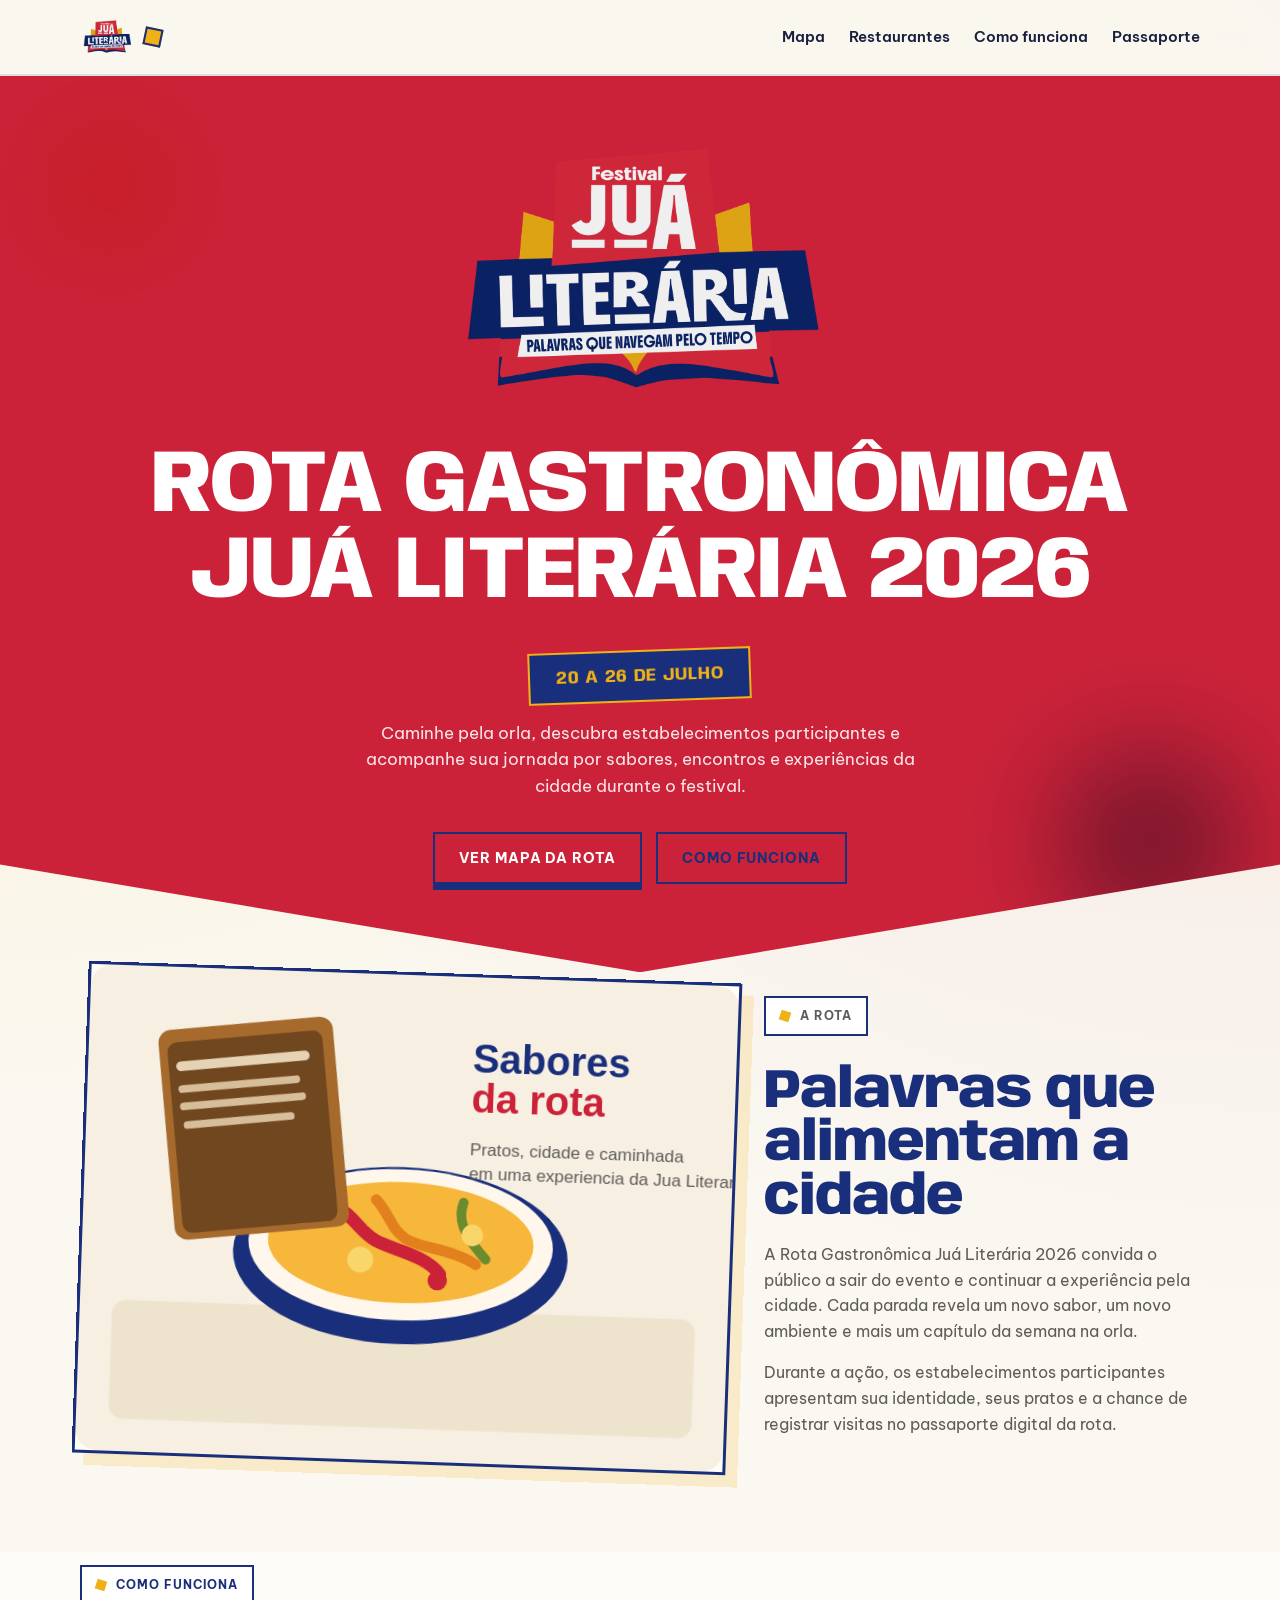
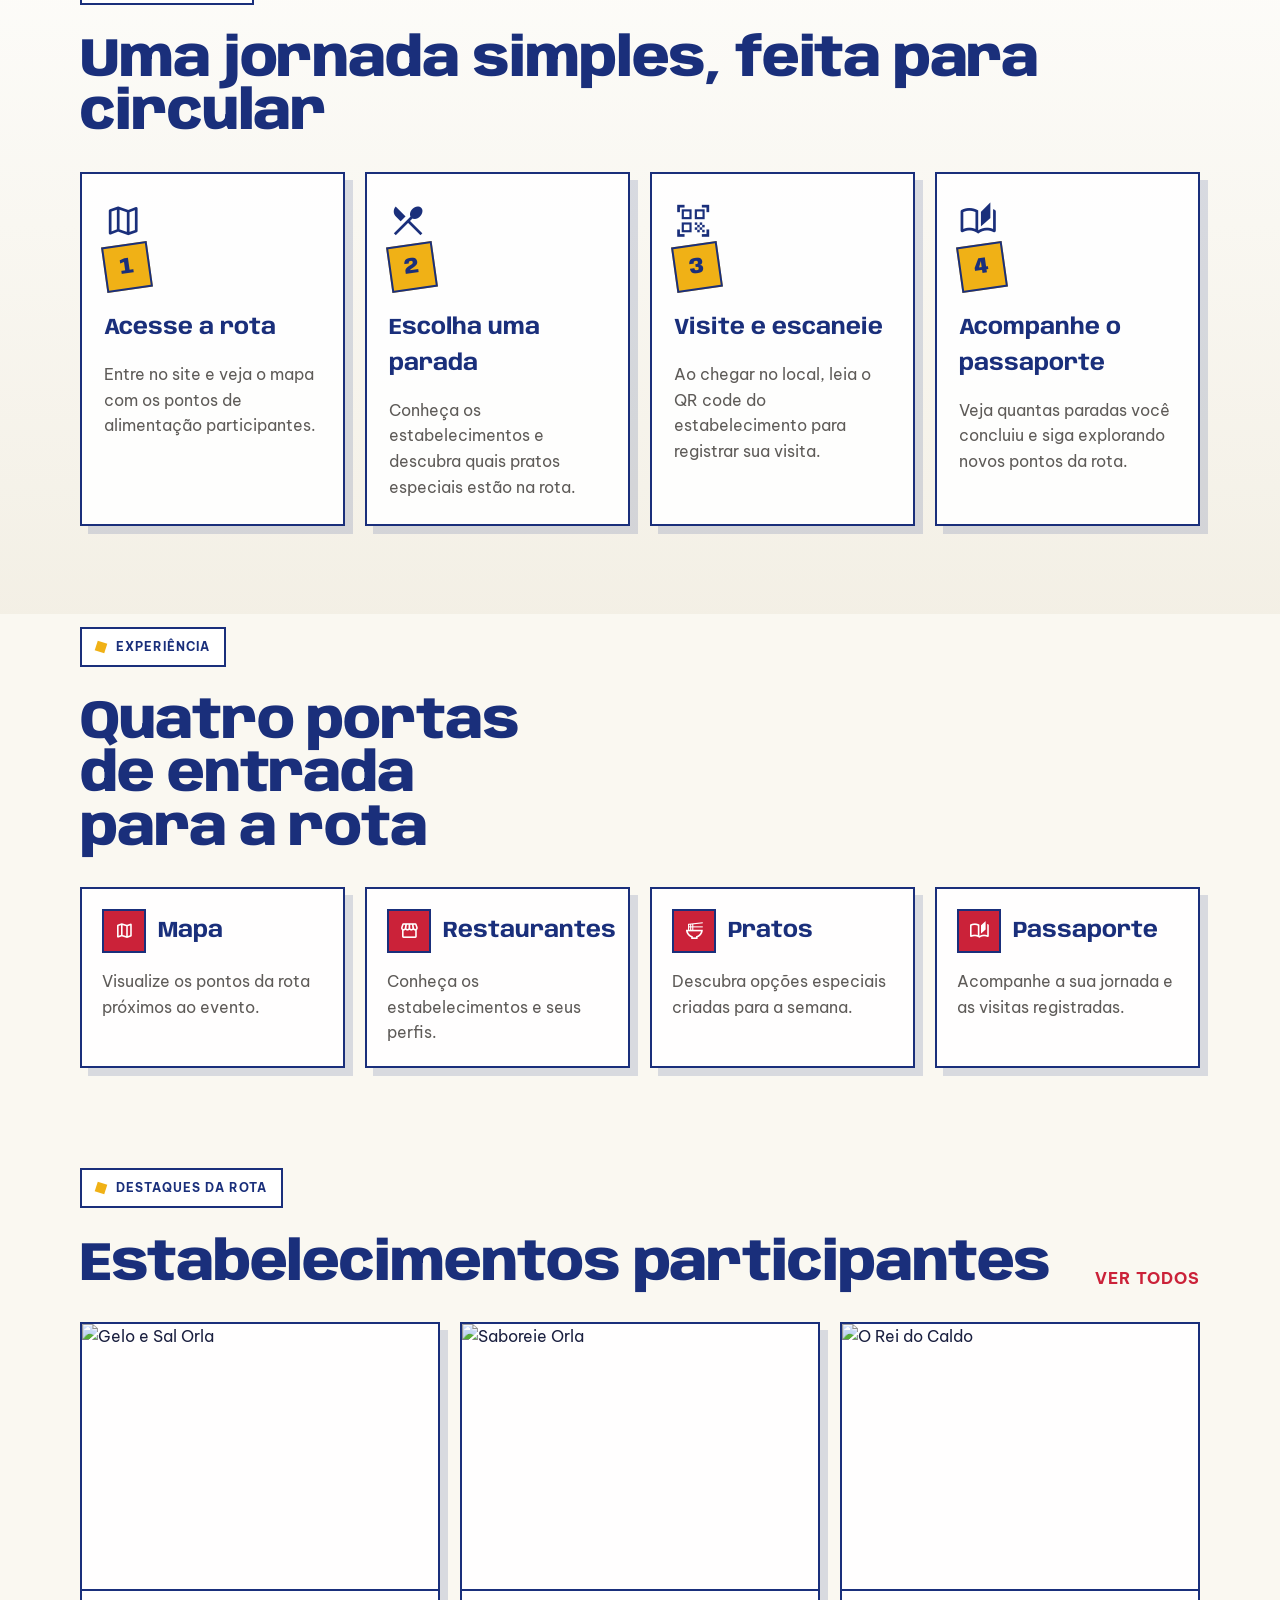
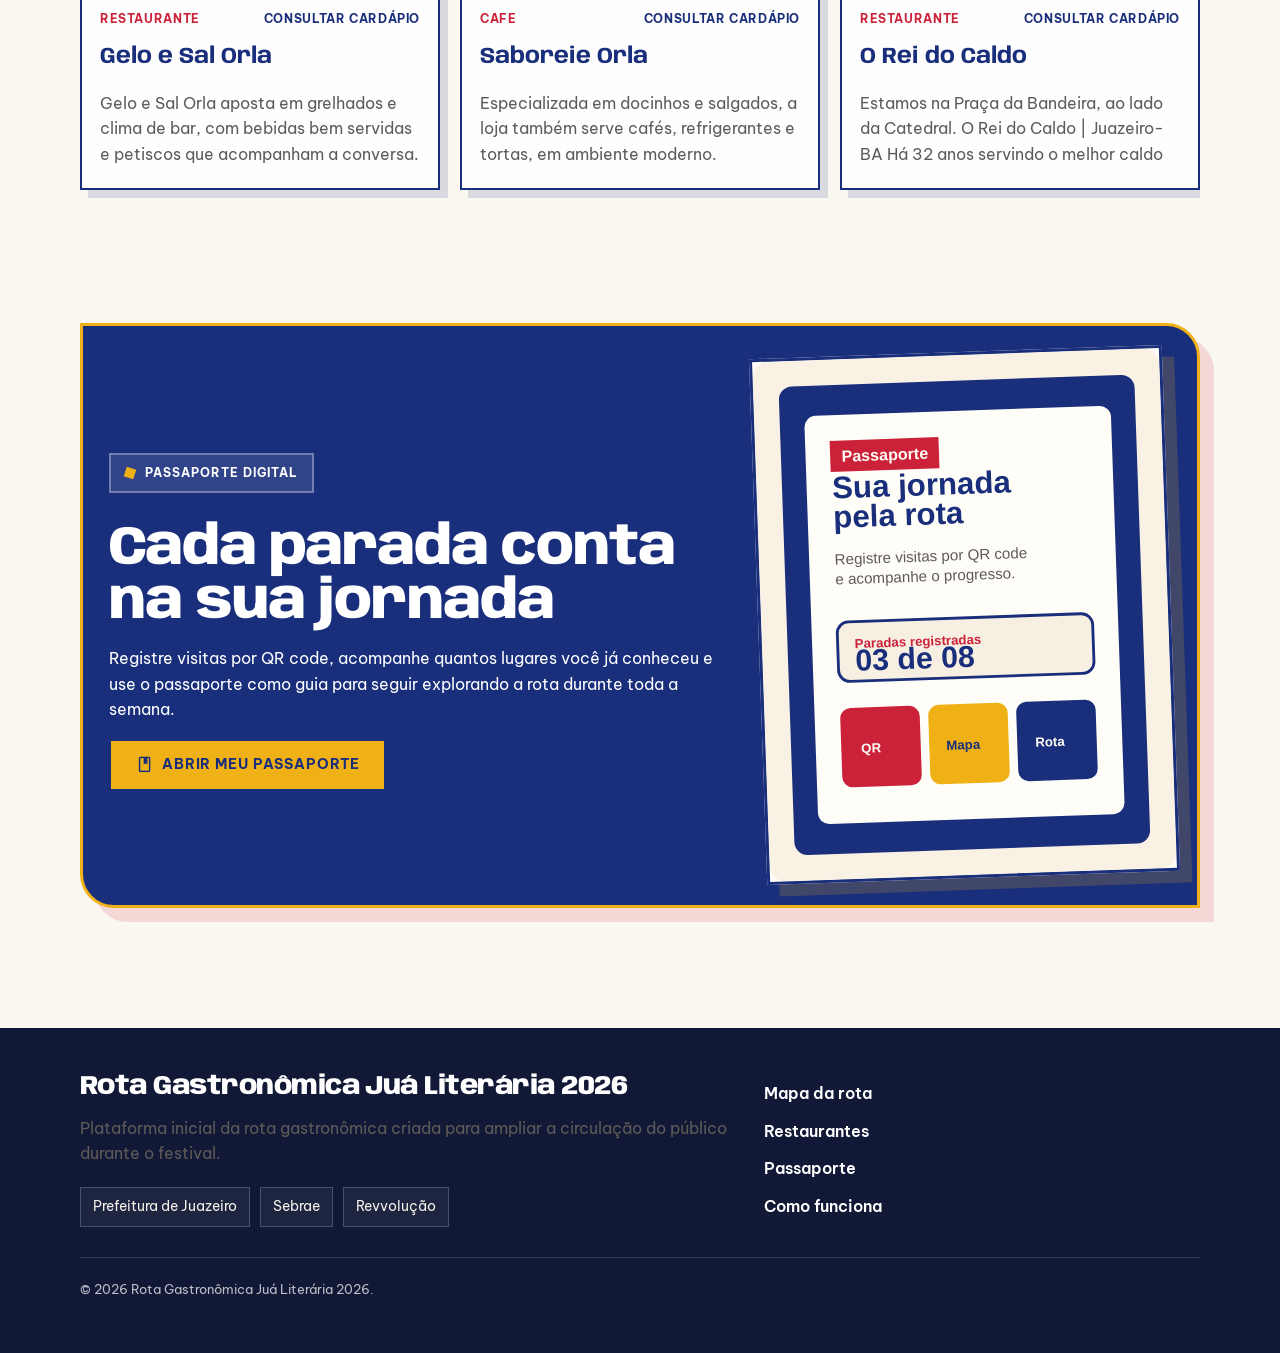
==== commit 20d6b452: "Add files via upload" ====
--- a/rota-gastronomica-jua-literaria-2026/index.html
+++ b/rota-gastronomica-jua-literaria-2026/index.html
@@ -202,7 +202,7 @@
     </div>
   </footer>
 
-  <nav class="mobile-nav" aria-label="Navegação inferior">
+  <nav class="mobile-nav standard-mobile-nav" aria-label="Navegação inferior">
     <a class="is-active" href="index.html">
       <span class="material-symbols-outlined nav-icon">home</span>
       Início
@@ -219,4 +219,4 @@
 
   <script src="app.js" defer></script>
 </body>
-</html> +</html> 
--- a/rota-gastronomica-jua-literaria-2026/styles.css
+++ b/rota-gastronomica-jua-literaria-2026/styles.css
@@ -634,17 +634,55 @@
 }
 
 .cards-carousel {
-  display: grid;
+  display: flex;
   gap: 20px;
+  overflow-x: auto;
+  scroll-snap-type: x mandatory;
+  -webkit-overflow-scrolling: touch;
+  padding-bottom: 10px;
+  scrollbar-width: thin;
+  scrollbar-color: var(--color-secondary) transparent;
+}
+
+.cards-carousel > * {
+  flex: 0 0 clamp(300px, 31vw, 360px);
+  scroll-snap-align: start;
+}
+
+.cards-carousel::-webkit-scrollbar {
+  height: 8px;
+}
+
+.cards-carousel::-webkit-scrollbar-track {
+  background: transparent;
+}
+
+.cards-carousel::-webkit-scrollbar-thumb {
+  background: var(--color-secondary);
+  border-radius: 999px;
 }
 
 @media (max-width: 620px) {
+  .hero {
+    padding-top: 34px;
+    padding-bottom: 76px;
+  }
+
+  .hero h1 {
+    max-width: 100%;
+    font-size: clamp(2.2rem, 9vw, 4rem);
+    overflow-wrap: break-word;
+  }
+
+  .mobile-nav a {
+    padding-right: 2px;
+    padding-left: 2px;
+    font-size: clamp(0.54rem, 2vw, 0.62rem);
+    letter-spacing: 0;
+  }
+
   .cards-carousel {
-    display: flex;
     gap: 16px;
-    overflow-x: auto;
-    scroll-snap-type: x mandatory;
-    -webkit-overflow-scrolling: touch;
     padding-bottom: 8px;
     margin: 0 calc(-1 * (100vw - var(--container)) / 2);
     padding-left: calc((100vw - var(--container)) / 2);
@@ -656,11 +694,9 @@
   }
   .cards-carousel > * {
     flex: 0 0 280px;
-    scroll-snap-align: start;
   }
   .cards-carousel > a {
     flex: 0 0 280px;
-    scroll-snap-align: start;
   }
 }
 
@@ -676,11 +712,21 @@
   border-top: 2px solid rgba(26, 47, 123, 0.15);
 }
 
+.standard-mobile-nav {
+  grid-template-columns: repeat(3, minmax(0, 1fr));
+}
+
+.standard-mobile-nav a {
+  min-width: 0;
+  text-align: center;
+}
+
 .mobile-nav a {
   display: flex;
   flex-direction: column;
   align-items: center;
   justify-content: center;
+  min-width: 0;
   min-height: 64px;
   padding: 4px 6px;
   gap: 2px;
@@ -688,6 +734,7 @@
   font-weight: 700;
   letter-spacing: 0.02em;
   text-transform: uppercase;
+  white-space: nowrap;
 }
 
 .mobile-nav .is-active {
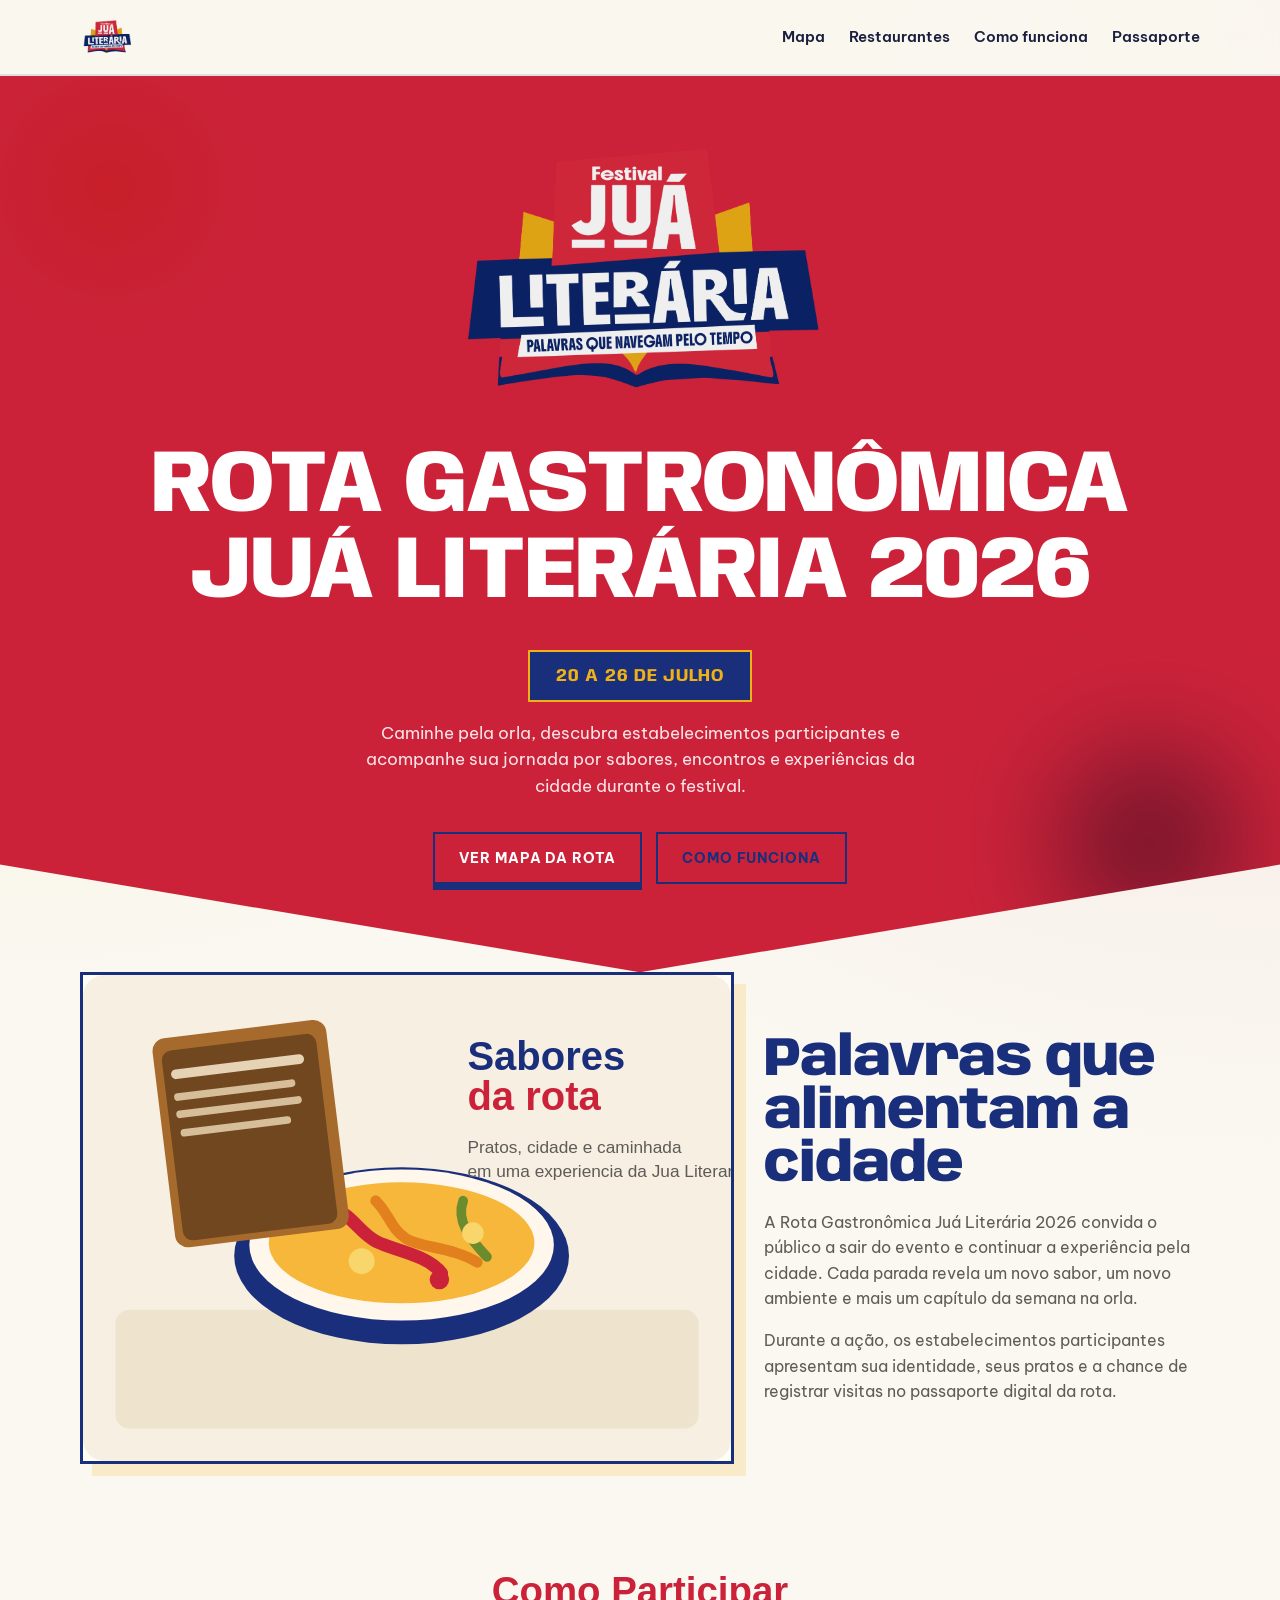
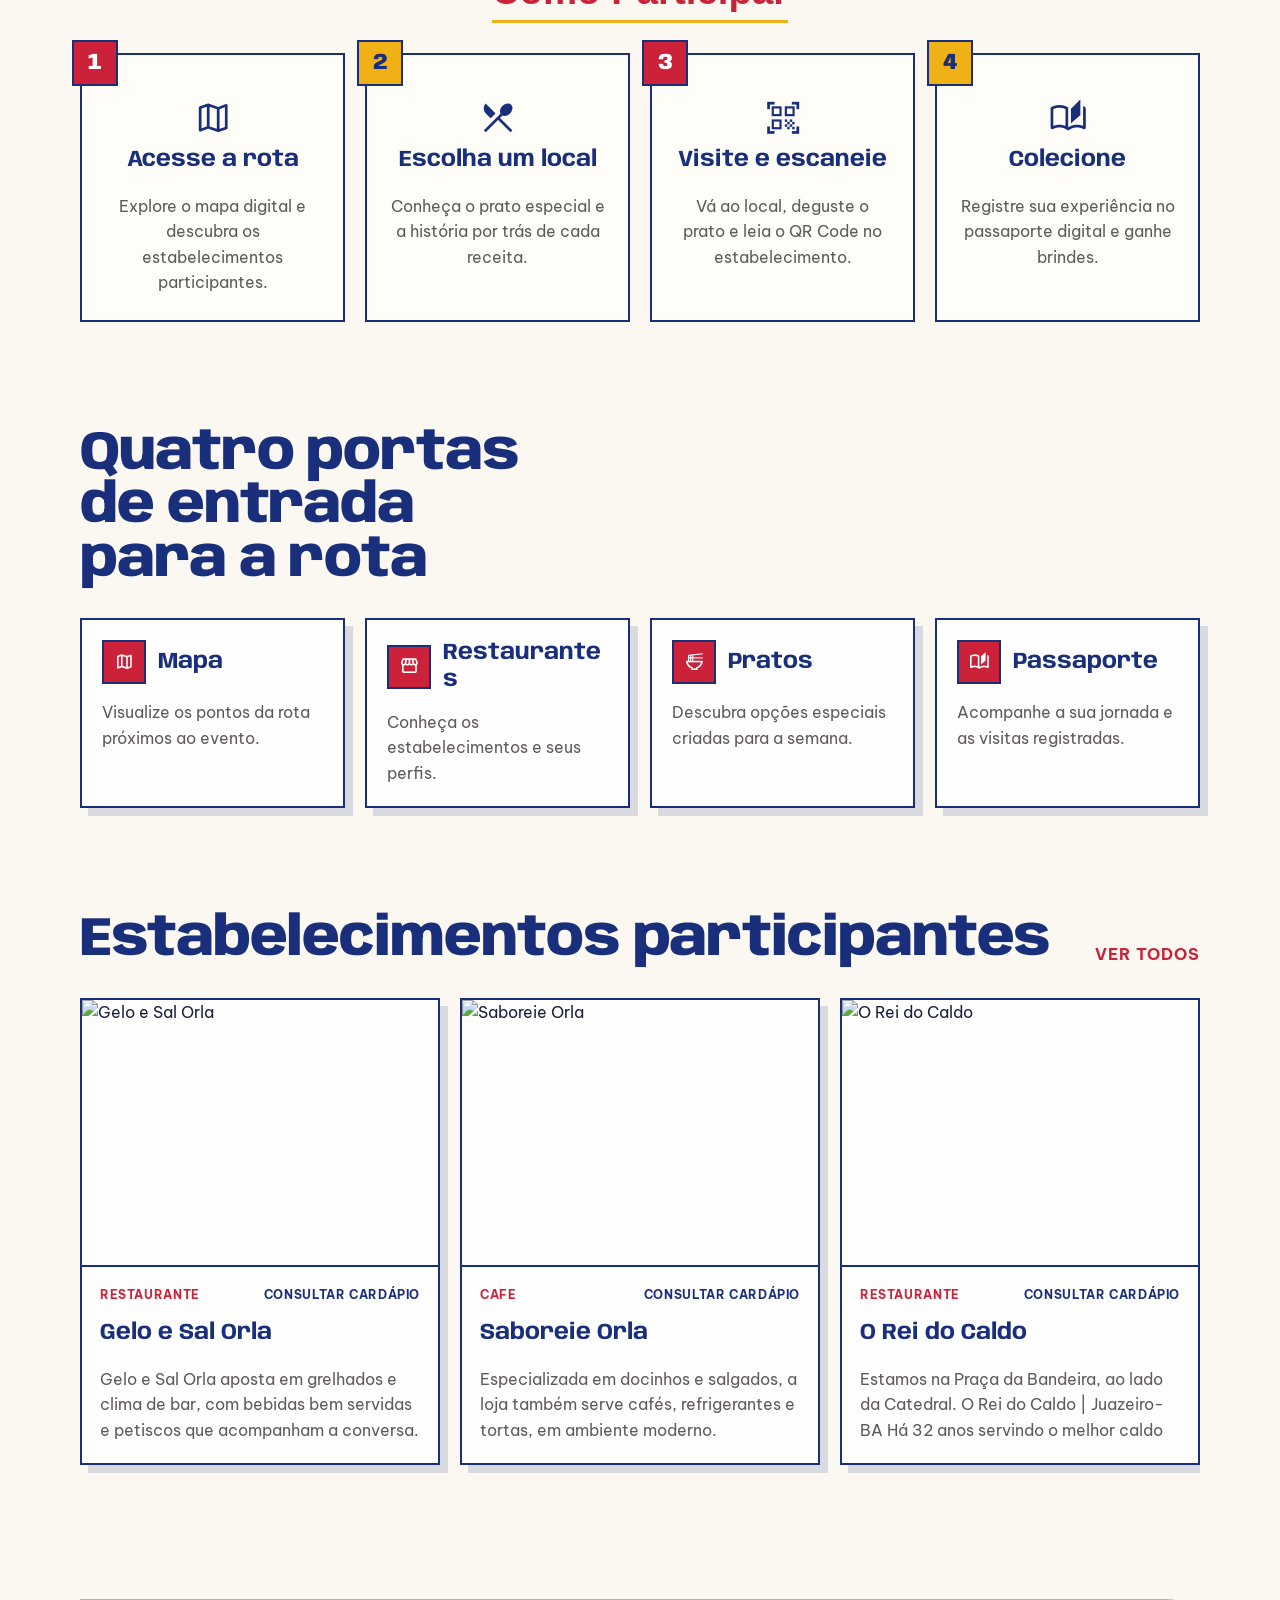
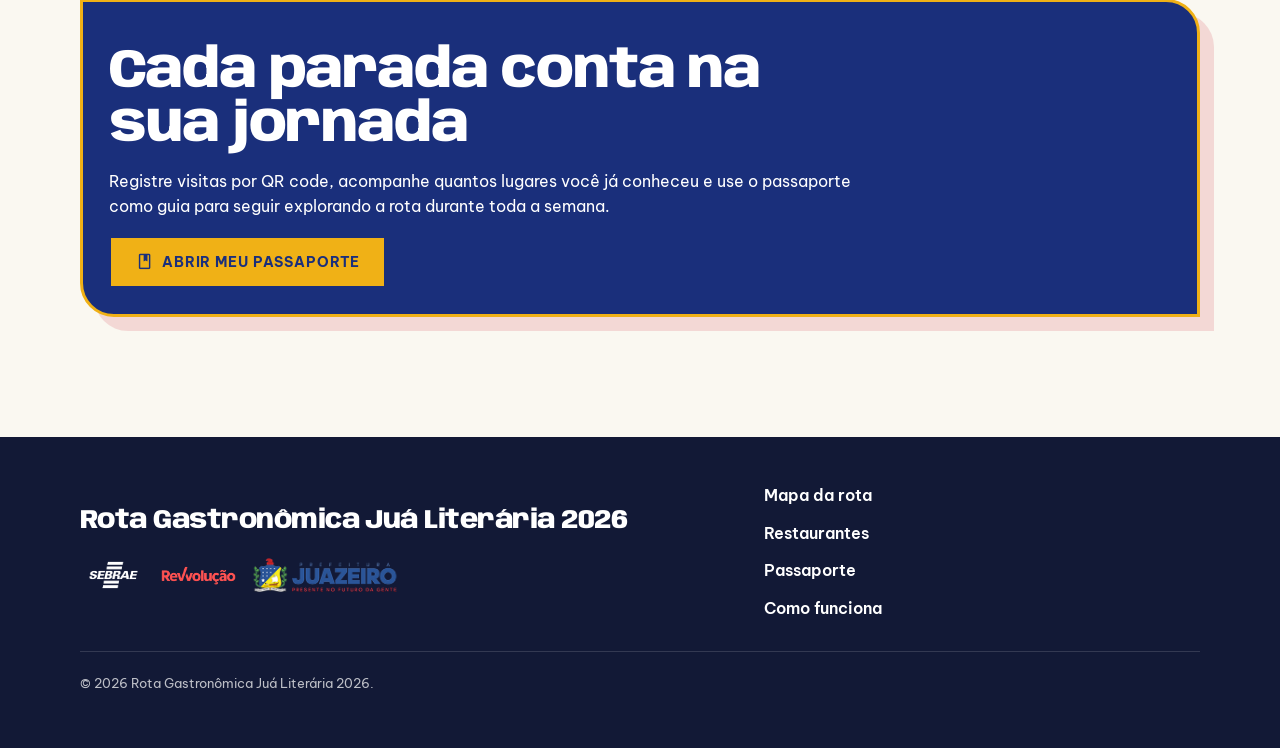
==== commit 63618b3a: "Add files via upload" ====
--- a/rota-gastronomica-jua-literaria-2026/index.html
+++ b/rota-gastronomica-jua-literaria-2026/index.html
@@ -37,7 +37,7 @@
           encontros e experiências da cidade durante o festival.
         </p>
         <div class="hero-actions">
-          <a class="button button-primary" href="mapa.html">Ver mapa da rota</a>
+          <a class="button button-primary hero-map-button" href="mapa.html">Ver mapa da rota</a>
           <a class="button button-secondary" href="#como-funciona">Como funciona</a>
         </div>
       </div>
@@ -49,7 +49,6 @@
           <img src="assets/capa-sabores.svg" alt="Ilustração editorial de pratos e elementos da rota gastronômica">
         </div>
         <div class="intro-copy">
-          <p class="section-label">A rota</p>
           <h2>Palavras que alimentam a cidade</h2>
           <p>
             A Rota Gastronômica Juá Literária 2026 convida o público a sair do evento e continuar a experiência
@@ -66,8 +65,7 @@
     <section class="steps-section section-spacing" id="como-funciona">
       <div class="container">
         <div class="section-heading">
-          <p class="section-label">Como funciona</p>
-          <h2>Uma jornada simples, feita para circular</h2>
+          <h2>Como Participar</h2>
         </div>
 
         <div class="steps-grid">
@@ -75,25 +73,25 @@
             <span class="material-symbols-outlined step-icon">map</span>
             <span class="step-number">1</span>
             <h3>Acesse a rota</h3>
-            <p>Entre no site e veja o mapa com os pontos de alimentação participantes.</p>
+            <p>Explore o mapa digital e descubra os estabelecimentos participantes.</p>
           </article>
           <article class="step-card">
             <span class="material-symbols-outlined step-icon">restaurant_menu</span>
             <span class="step-number">2</span>
-            <h3>Escolha uma parada</h3>
-            <p>Conheça os estabelecimentos e descubra quais pratos especiais estão na rota.</p>
+            <h3>Escolha um local</h3>
+            <p>Conheça o prato especial e a história por trás de cada receita.</p>
           </article>
           <article class="step-card">
             <span class="material-symbols-outlined step-icon">qr_code_scanner</span>
             <span class="step-number">3</span>
             <h3>Visite e escaneie</h3>
-            <p>Ao chegar no local, leia o QR code do estabelecimento para registrar sua visita.</p>
+            <p>Vá ao local, deguste o prato e leia o QR Code no estabelecimento.</p>
           </article>
           <article class="step-card">
             <span class="material-symbols-outlined step-icon">auto_stories</span>
             <span class="step-number">4</span>
-            <h3>Acompanhe o passaporte</h3>
-            <p>Veja quantas paradas você concluiu e siga explorando novos pontos da rota.</p>
+            <h3>Colecione</h3>
+            <p>Registre sua experiência no passaporte digital e ganhe brindes.</p>
           </article>
         </div>
       </div>
@@ -102,7 +100,6 @@
     <section class="pillars-section section-spacing">
       <div class="container">
         <div class="section-heading compact-heading">
-          <p class="section-label">Experiência</p>
           <h2>Quatro portas de entrada para a rota</h2>
         </div>
 
@@ -143,7 +140,6 @@
       <div class="container">
         <div class="section-heading row-heading">
           <div>
-            <p class="section-label">Destaques da rota</p>
             <h2>Estabelecimentos participantes</h2>
           </div>
           <a class="inline-link" href="restaurantes.html">Ver todos</a>
@@ -156,7 +152,6 @@
     <section class="passport-section section-spacing">
       <div class="container passport-shell">
         <div class="passport-copy">
-          <p class="section-label contrast-label">Passaporte digital</p>
           <h2>Cada parada conta na sua jornada</h2>
           <p>
             Registre visitas por QR code, acompanhe quantos lugares você já conheceu e use o passaporte como guia
@@ -167,10 +162,6 @@
             Abrir meu passaporte
           </a>
         </div>
-
-        <div class="passport-media frame-tilt reverse-tilt">
-          <img src="assets/passaporte-placeholder.svg" alt="Ilustração do passaporte digital da rota gastronômica">
-        </div>
       </div>
     </section>
   </main>
@@ -179,13 +170,10 @@
     <div class="container footer-grid">
       <div>
         <h2>Rota Gastronômica Juá Literária 2026</h2>
-        <p>
-          Plataforma inicial da rota gastronômica criada para ampliar a circulação do público durante o festival.
-        </p>
-        <div class="footer-tags" aria-label="Instituições">
-          <span>Prefeitura de Juazeiro</span>
-          <span>Sebrae</span>
-          <span>Revvolução</span>
+        <div class="footer-logos" aria-label="Instituições parceiras">
+          <img src="assets/sebrae-logo.png" alt="Sebrae">
+          <img src="assets/logo-revvolucao.png" alt="Revvolução">
+          <img src="assets/prefeitura-juazeiro.png" alt="Prefeitura de Juazeiro">
         </div>
       </div>
 
--- a/rota-gastronomica-jua-literaria-2026/styles.css
+++ b/rota-gastronomica-jua-literaria-2026/styles.css
@@ -97,13 +97,7 @@
 }
 
 .wordmark::after {
-  content: "";
-  width: 14px;
-  height: 14px;
-  margin-left: 10px;
-  background: var(--color-accent);
-  transform: rotate(12deg);
-  border: 2px solid var(--color-secondary);
+  display: none;
 }
 
 .desktop-nav {
@@ -193,11 +187,7 @@
 .eyebrow::before,
 .section-label::before,
 .contrast-label::before {
-  content: "";
-  width: 10px;
-  height: 10px;
-  background: var(--color-accent);
-  transform: rotate(18deg);
+  display: none;
 }
 
 .hero-logo {
@@ -227,6 +217,10 @@
   margin: 0 auto 16px;
 }
 
+.hero-map-button {
+  background: #0d2167;
+}
+
 .hero-text,
 .intro-copy p,
 .step-card p,
@@ -294,7 +288,7 @@
   padding: 10px 26px;
   background: var(--color-secondary);
   border: 2px solid var(--color-accent);
-  transform: rotate(-2deg);
+  transform: none;
   font-family: "Anybody", cursive;
   font-size: 1.1rem;
   font-weight: 700;
@@ -315,6 +309,7 @@
   align-items: center;
   gap: 12px;
   margin-bottom: 14px;
+  min-width: 0;
 }
 
 .pillar-icon {
@@ -331,7 +326,9 @@
 }
 
 .pillar-card strong {
+  min-width: 0;
   line-height: 1.2;
+  overflow-wrap: anywhere;
 }
 
 .button-icon {
@@ -380,11 +377,11 @@
 }
 
 .frame-tilt {
-  transform: rotate(2deg);
+  transform: none;
 }
 
 .reverse-tilt {
-  transform: rotate(-2deg);
+  transform: none;
 }
 
 .intro-media img,
@@ -420,7 +417,7 @@
 }
 
 .steps-section {
-  background: linear-gradient(180deg, rgba(255, 255, 255, 0.6), rgba(242, 238, 227, 0.85));
+  background: var(--color-background);
 }
 
 .steps-grid,
@@ -434,23 +431,52 @@
 
 .step-card {
   position: relative;
-  padding: 28px 22px 24px;
+  min-height: 180px;
+  padding: 44px 22px 24px;
+  text-align: center;
+  box-shadow: none;
+  background: var(--color-paper);
 }
 
 .step-number {
+  position: absolute;
+  top: -15px;
+  left: -10px;
   display: inline-flex;
   align-items: center;
   justify-content: center;
   width: 46px;
   height: 46px;
   margin-bottom: 20px;
-  background: var(--color-accent);
-  color: var(--color-secondary);
+  background: var(--color-primary);
+  color: #fff;
   border: 2px solid var(--color-secondary);
   font-family: "Anybody", cursive;
   font-size: 1.4rem;
   font-weight: 800;
-  transform: rotate(-8deg);
+  transform: none;
+  z-index: 2;
+}
+
+.step-card:nth-child(even) .step-number {
+  background: var(--color-accent);
+  color: var(--color-secondary);
+}
+
+.steps-section .section-heading {
+  text-align: center;
+}
+
+.steps-section .section-heading h2 {
+  display: inline-block;
+  color: var(--color-primary);
+  font-family: "Be Vietnam Pro", sans-serif;
+  font-size: clamp(1.8rem, 5vw, 2.4rem);
+  line-height: 1.1;
+  letter-spacing: 0;
+  text-transform: none;
+  border-bottom: 3px solid var(--color-accent);
+  padding-bottom: 8px;
 }
 
 .step-card h3,
@@ -568,6 +594,7 @@
 }
 
 .passport-shell {
+  display: block;
   padding: 26px;
   background: var(--color-secondary);
   color: #fff;
@@ -576,6 +603,10 @@
   box-shadow: 14px 14px 0 rgba(203, 34, 57, 0.15);
 }
 
+.passport-copy {
+  max-width: 760px;
+}
+
 .passport-shell .contrast-label {
   background: rgba(255, 255, 255, 0.1);
   color: #fff;
@@ -614,6 +645,23 @@
   border: 1px solid rgba(255, 255, 255, 0.2);
   background: rgba(255, 255, 255, 0.05);
   font-size: 0.85rem;
+}
+
+.footer-logos {
+  display: flex;
+  align-items: center;
+  flex-wrap: wrap;
+  gap: 14px;
+  margin-top: 20px;
+}
+
+.footer-logos img {
+  display: block;
+  width: auto;
+  max-width: 150px;
+  height: 42px;
+  object-fit: contain;
+  object-position: left center;
 }
 
 .footer-links {
@@ -663,6 +711,37 @@
 }
 
 @media (max-width: 620px) {
+  .pillars-grid {
+    grid-template-columns: repeat(2, minmax(0, 1fr));
+    gap: 12px;
+  }
+
+  .pillar-card {
+    min-height: 170px;
+    padding: 14px;
+  }
+
+  .pillar-head {
+    align-items: flex-start;
+    gap: 8px;
+  }
+
+  .pillar-icon {
+    width: 38px;
+    height: 38px;
+    font-size: 1.1rem;
+  }
+
+  .pillar-card strong {
+    font-size: 1.1rem;
+    line-height: 1.08;
+  }
+
+  .pillar-card p {
+    font-size: 0.82rem;
+    line-height: 1.5;
+  }
+
   .hero {
     padding-top: 34px;
     padding-bottom: 76px;
@@ -697,6 +776,12 @@
   }
   .cards-carousel > a {
     flex: 0 0 280px;
+  }
+}
+
+@media (max-width: 360px) {
+  .pillars-grid {
+    grid-template-columns: 1fr;
   }
 }
 
@@ -909,6 +994,20 @@
   background: var(--color-primary);
   border-radius: 999px;
   transition: width 0.6s ease;
+}
+
+.share-route-button {
+  margin-top: 18px;
+  width: 100%;
+}
+
+.share-route-button:disabled {
+  opacity: 0.58;
+  cursor: wait;
+}
+
+.share-route-button.is-loading {
+  pointer-events: none;
 }
 
 .stamps-grid {
@@ -1374,6 +1473,21 @@
   border: 1px solid rgba(26, 47, 123, 0.08);
 }
 
+.qr-print-button {
+  min-height: 40px;
+  padding: 0 14px;
+  font-size: 0.72rem;
+}
+
+.qr-single .qr-grid {
+  grid-template-columns: minmax(0, 720px);
+  justify-content: center;
+}
+
+.qr-single .qr-card {
+  padding: 42px;
+}
+
 @media print {
   .no-print { display: none !important; }
 
@@ -1388,6 +1502,20 @@
     page-break-inside: avoid;
     border: 1px solid #ccc;
     padding: 16px;
+  }
+
+  .qr-single .qr-grid {
+    grid-template-columns: 1fr;
+  }
+
+  .qr-single .qr-card {
+    min-height: 250mm;
+    justify-content: center;
+    border: 2px solid var(--color-secondary);
+  }
+
+  .qr-print-button {
+    display: none !important;
   }
 
   .qr-logo { width: 60px; }
@@ -1461,6 +1589,11 @@
 }
 
 .scanner-loading {
+  position: absolute;
+  inset: 0;
+  z-index: 4;
+  width: 100%;
+  height: 100%;
   display: flex;
   flex-direction: column;
   align-items: center;
@@ -1468,6 +1601,7 @@
   text-align: center;
   padding: 40px;
   color: rgba(255, 255, 255, 0.7);
+  pointer-events: none;
 }
 
 .scanner-error {
@@ -1561,21 +1695,23 @@
   display: none !important;
 }
 
-/* Scan area overlay box */
+/* Keep the library's scan frame square on every viewport. */
+#qrReader #qr-shaded-region {
+  top: 50% !important;
+  left: 50% !important;
+  width: min(78vw, 320px) !important;
+  height: min(78vw, 320px) !important;
+  transform: translate(-50%, -50%) !important;
+  border: 3px solid var(--color-accent) !important;
+  border-radius: 16px !important;
+  box-shadow: 0 0 0 9999px rgba(0, 0, 0, 0.4) !important;
+  pointer-events: none !important;
+  z-index: 5 !important;
+  animation: scannerPulse 2s ease-in-out infinite;
+}
+
 #qrReader__scan_region::after {
-  content: '';
-  position: absolute;
-  top: 50%;
-  left: 50%;
-  width: 260px;
-  height: 260px;
-  transform: translate(-50%, -50%);
-  border: 3px solid var(--color-accent);
-  border-radius: 16px;
-  box-shadow: 0 0 0 9999px rgba(0, 0, 0, 0.4);
-  pointer-events: none;
-  z-index: 5;
-  animation: scannerPulse 2s ease-in-out infinite;
+  display: none !important;
 }
 
 @keyframes scannerPulse {
@@ -1659,6 +1795,7 @@
 .marker-icon.style-tertiary { background: var(--color-accent); color: var(--color-secondary); }
 
 .marker-label {
+  max-width: min(180px, 42vw);
   margin-top: 6px;
   padding: 4px 10px;
   background: #fff;
@@ -1667,6 +1804,8 @@
   font-size: 0.72rem;
   font-weight: 700;
   white-space: nowrap;
+  overflow: hidden;
+  text-overflow: ellipsis;
   box-shadow: 0 2px 4px rgba(0, 0, 0, 0.08);
 }
 
@@ -1727,6 +1866,8 @@
 }
 
 .filter-row {
+  width: 100%;
+  min-width: 0;
   padding: 12px 16px 8px;
   overflow-x: auto;
   display: flex;
@@ -1740,6 +1881,7 @@
 }
 
 .filter-chip {
+  flex: 0 0 auto;
   display: inline-flex;
   align-items: center;
   gap: 6px;
@@ -1946,6 +2088,73 @@
   font-size: 0.95rem;
 }
 
+@media (max-width: 620px) {
+  .map-overlay {
+    width: 100%;
+    max-width: 100vw;
+  }
+
+  .filter-row {
+    padding: 10px 12px 8px;
+    gap: 8px;
+  }
+
+  .filter-chip {
+    padding: 8px 12px;
+    font-size: 0.7rem;
+  }
+
+  .marker-icon {
+    width: 38px;
+    height: 38px;
+    font-size: 1.05rem;
+  }
+
+  .marker-label {
+    max-width: 132px;
+    padding: 3px 7px;
+    font-size: 0.62rem;
+  }
+
+  .fab-corner {
+    padding: 0 12px;
+    margin-bottom: 10px;
+  }
+
+  .map-sheet {
+    max-height: 48vh;
+    border-radius: 18px 18px 0 0;
+  }
+
+  .sheet-title {
+    padding-right: 12px;
+    padding-left: 12px;
+  }
+
+  .sheet-title h2 {
+    font-size: 1.1rem;
+  }
+
+  .sheet-title p {
+    font-size: 0.76rem;
+  }
+
+  .sheet-items {
+    padding-right: 12px;
+    padding-left: 12px;
+  }
+
+  .nearby-card {
+    gap: 10px;
+    padding: 10px;
+  }
+
+  .nearby-img {
+    width: 58px;
+    height: 58px;
+  }
+}
+
 @media (min-width: 720px) {
   .intro-grid,
   .passport-shell,
